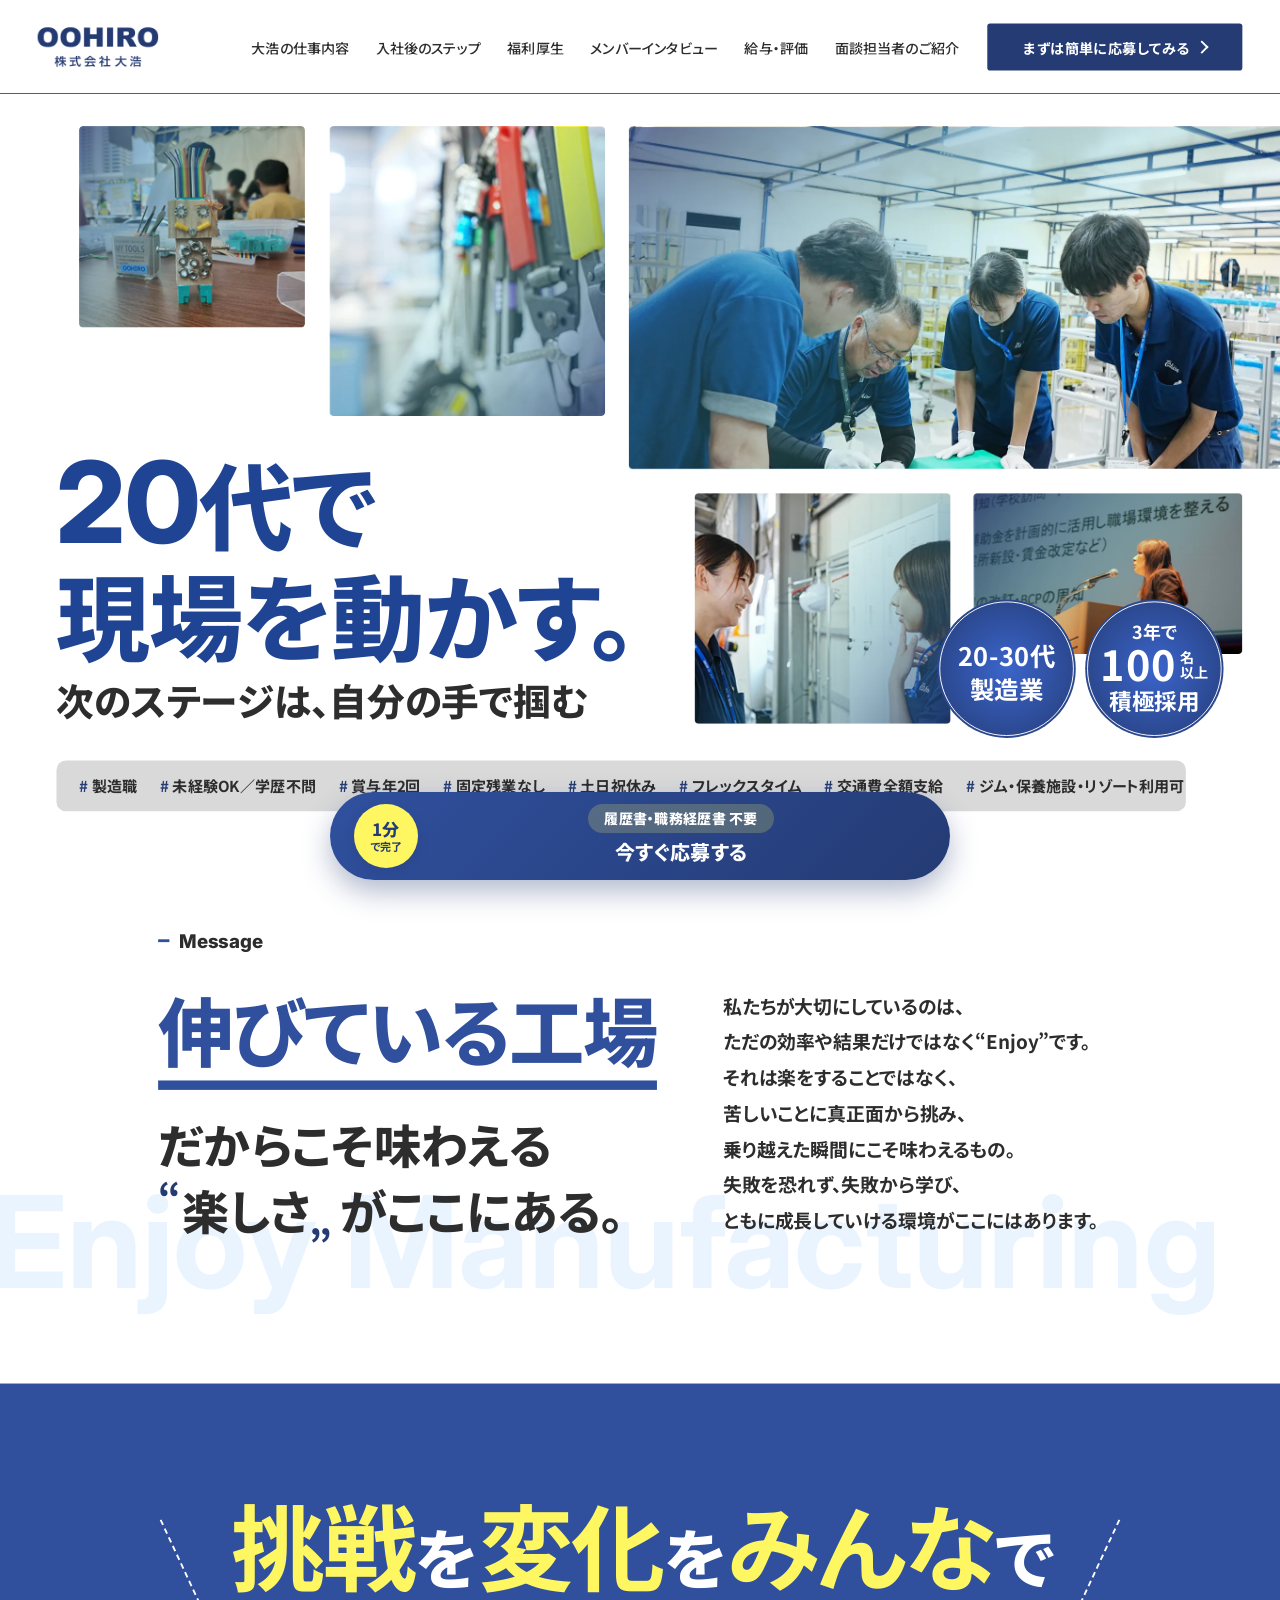
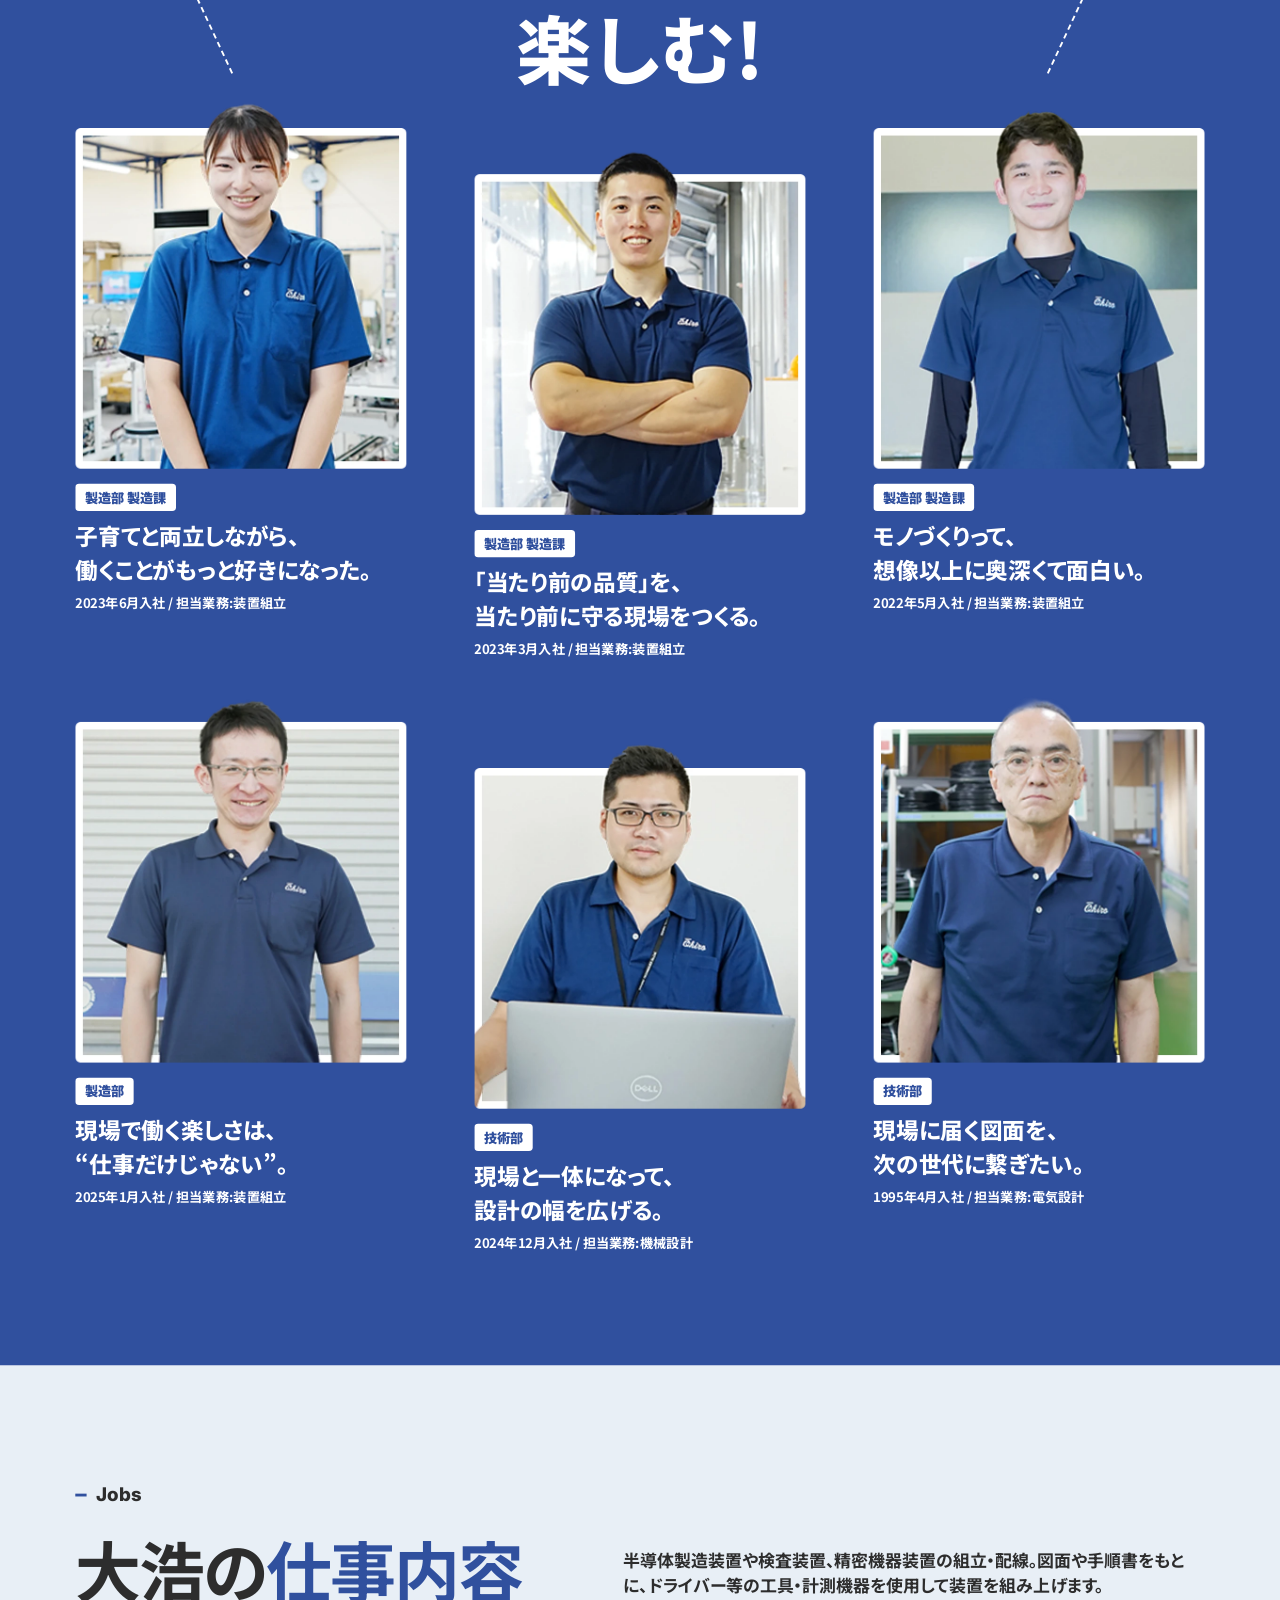
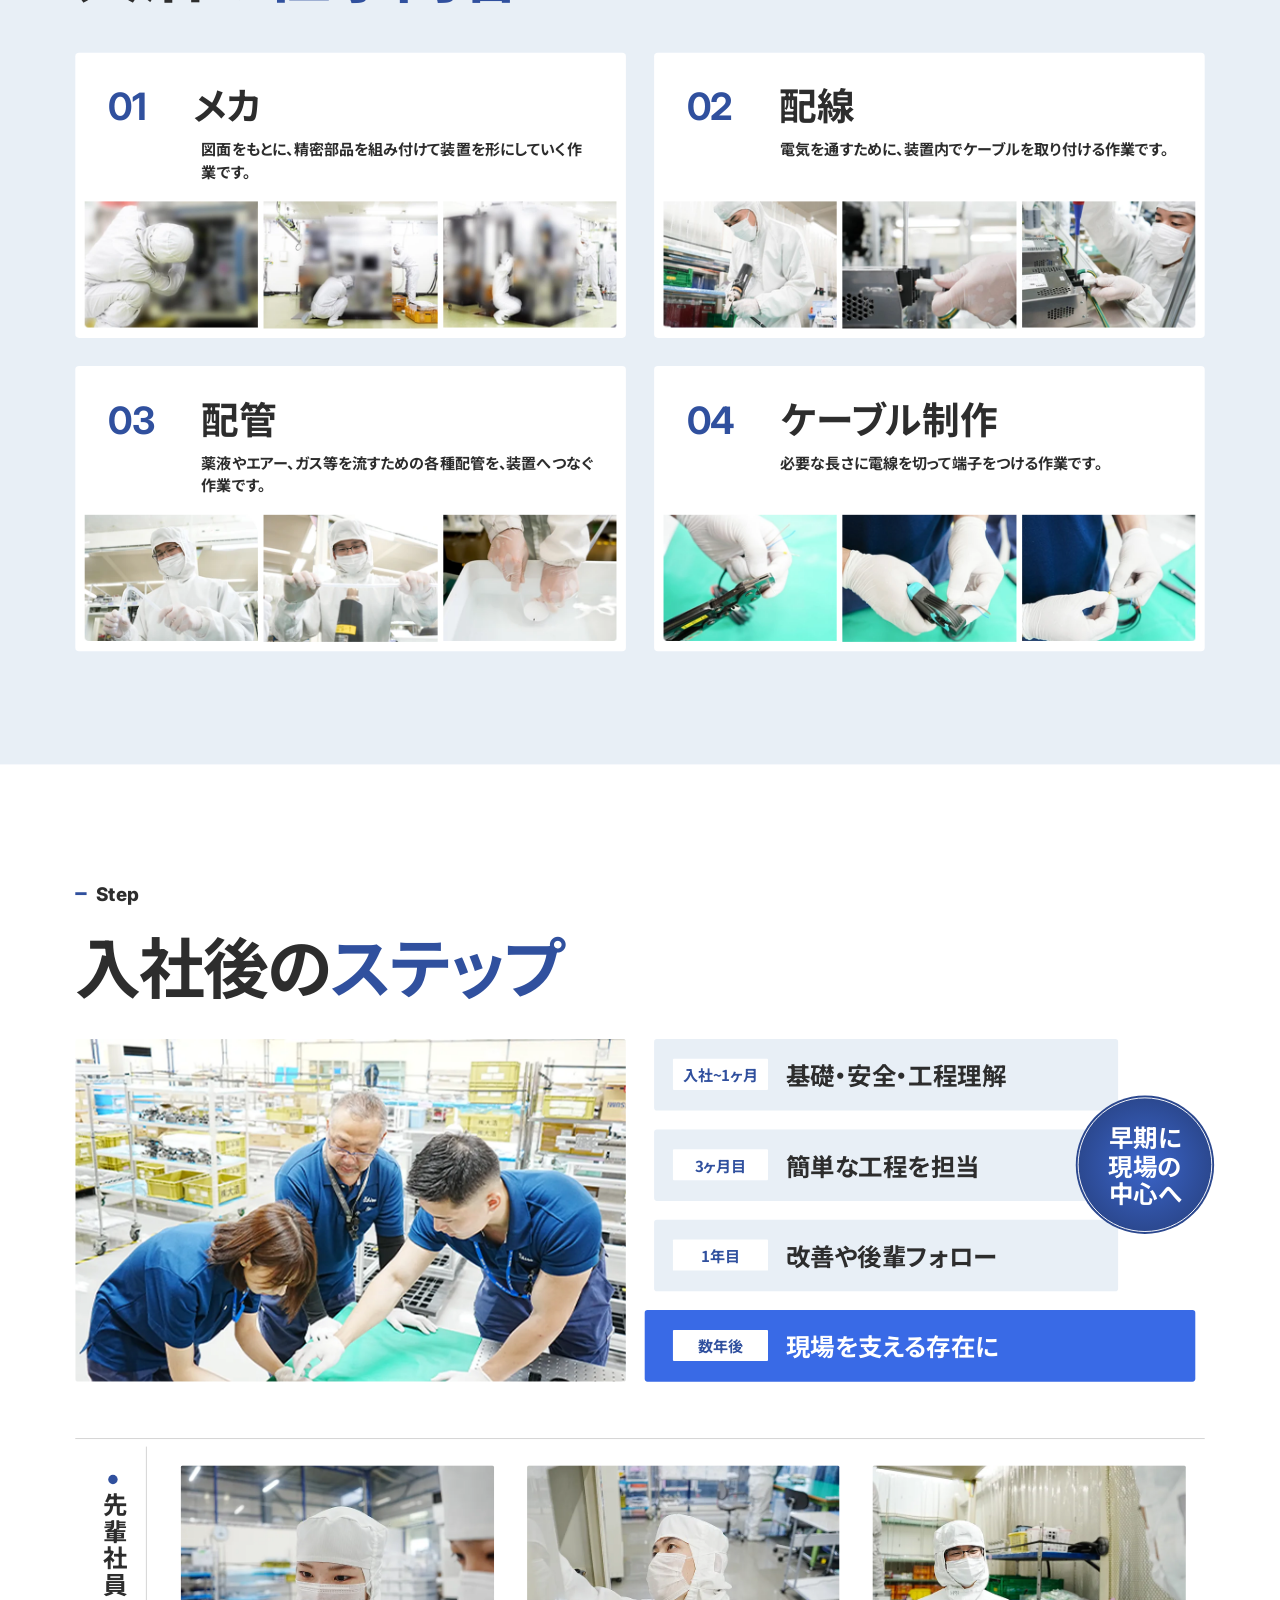
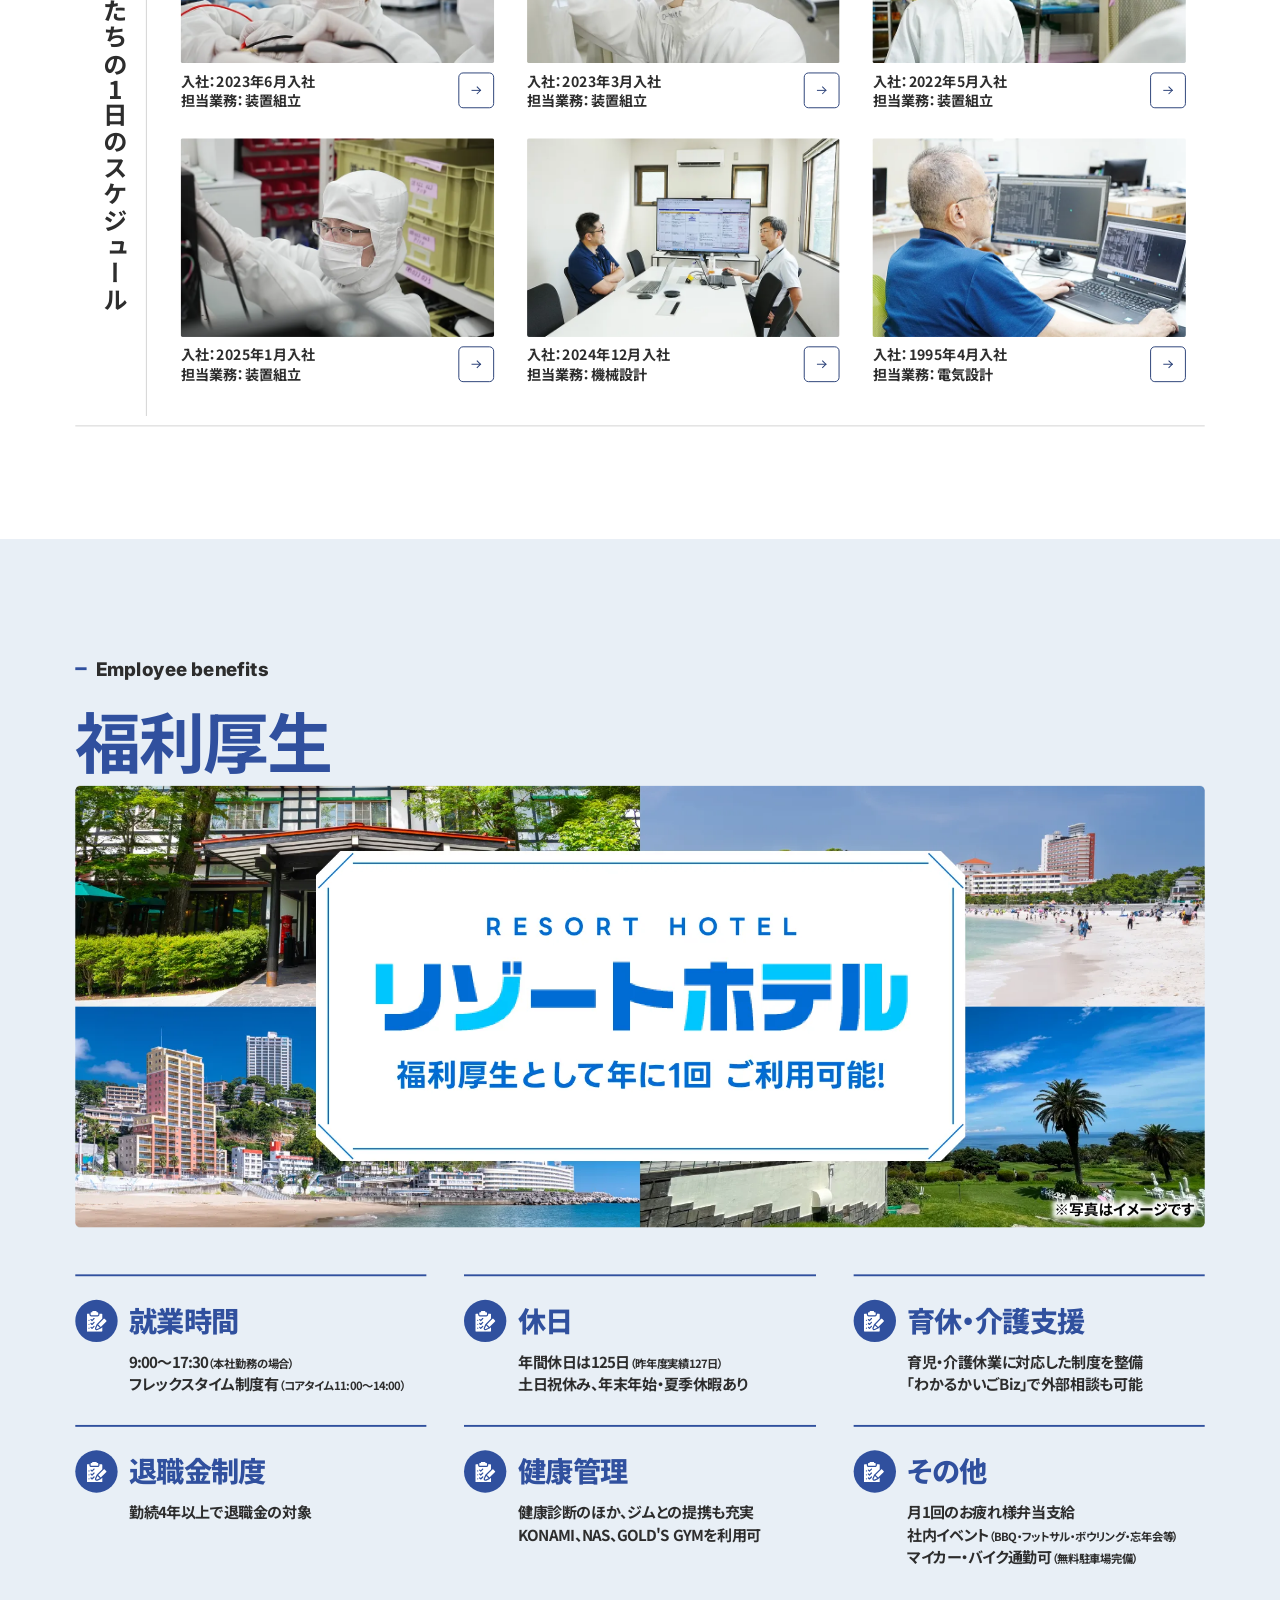
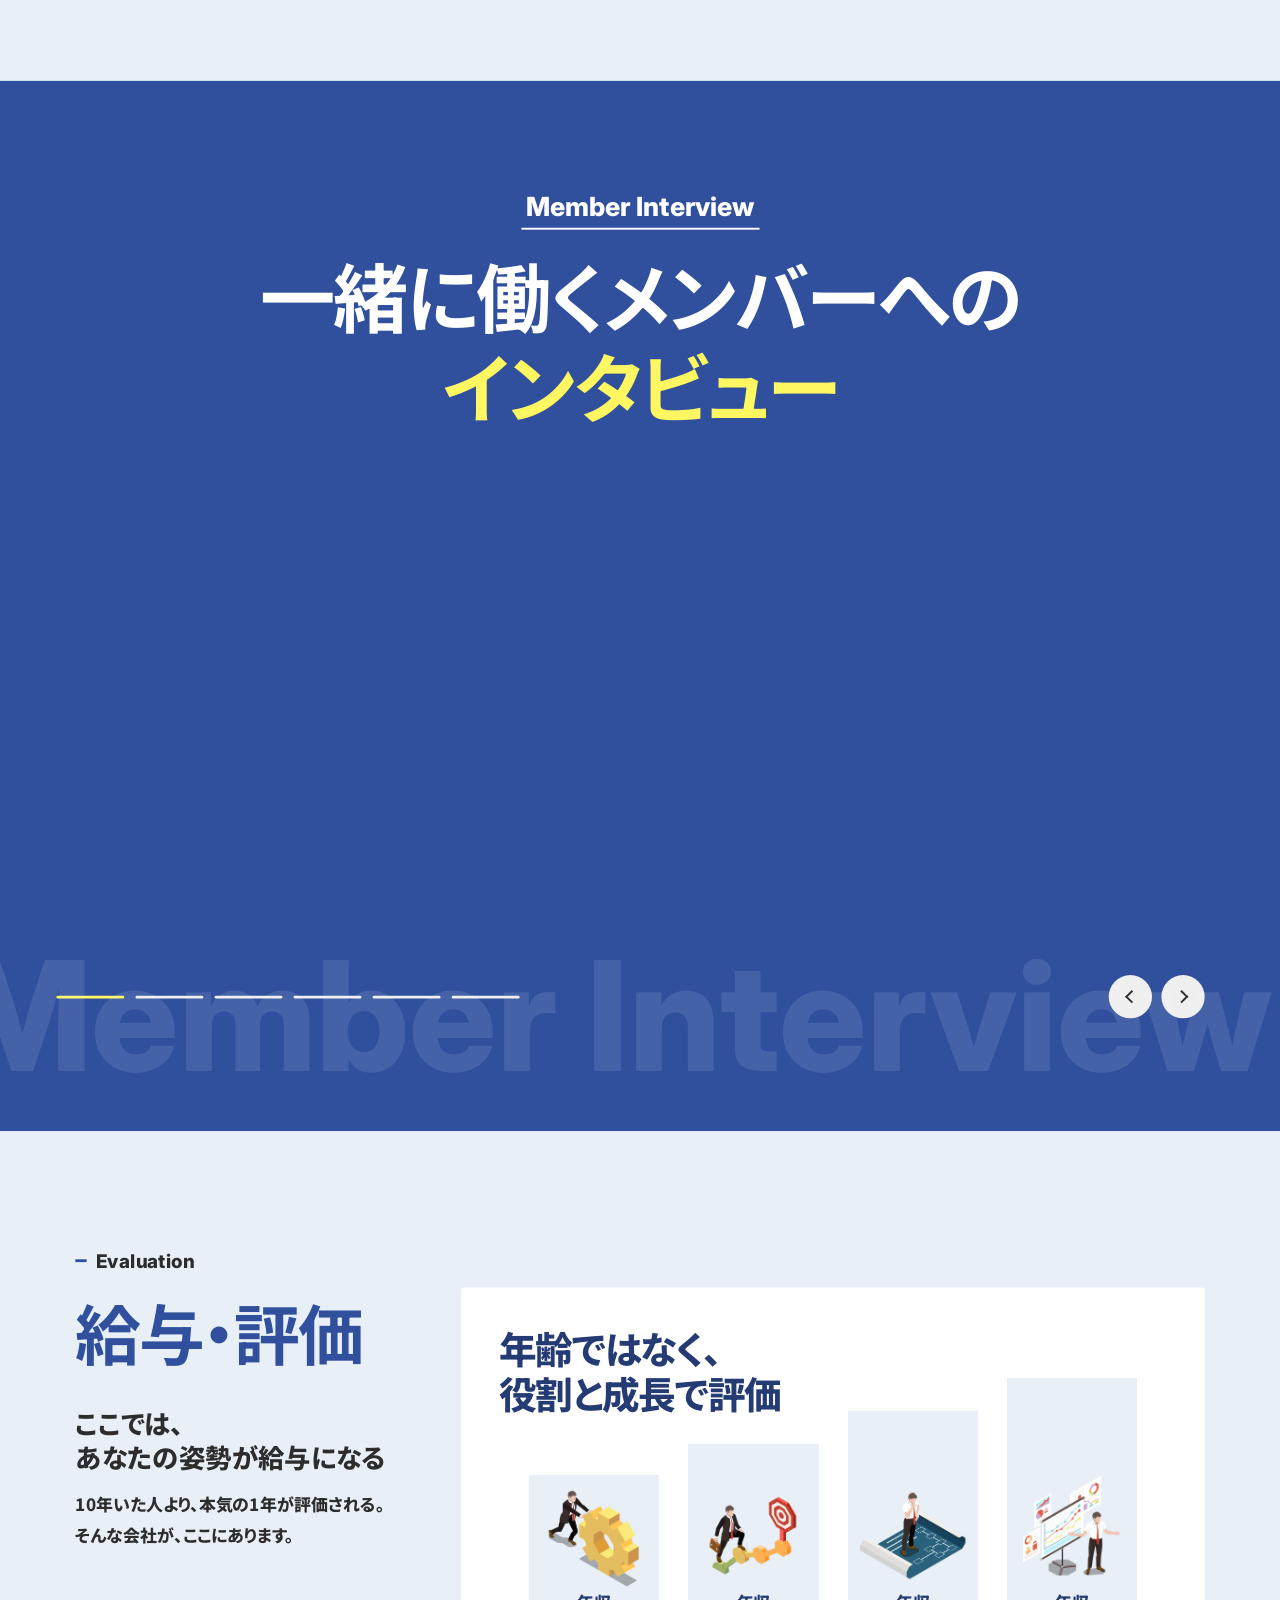
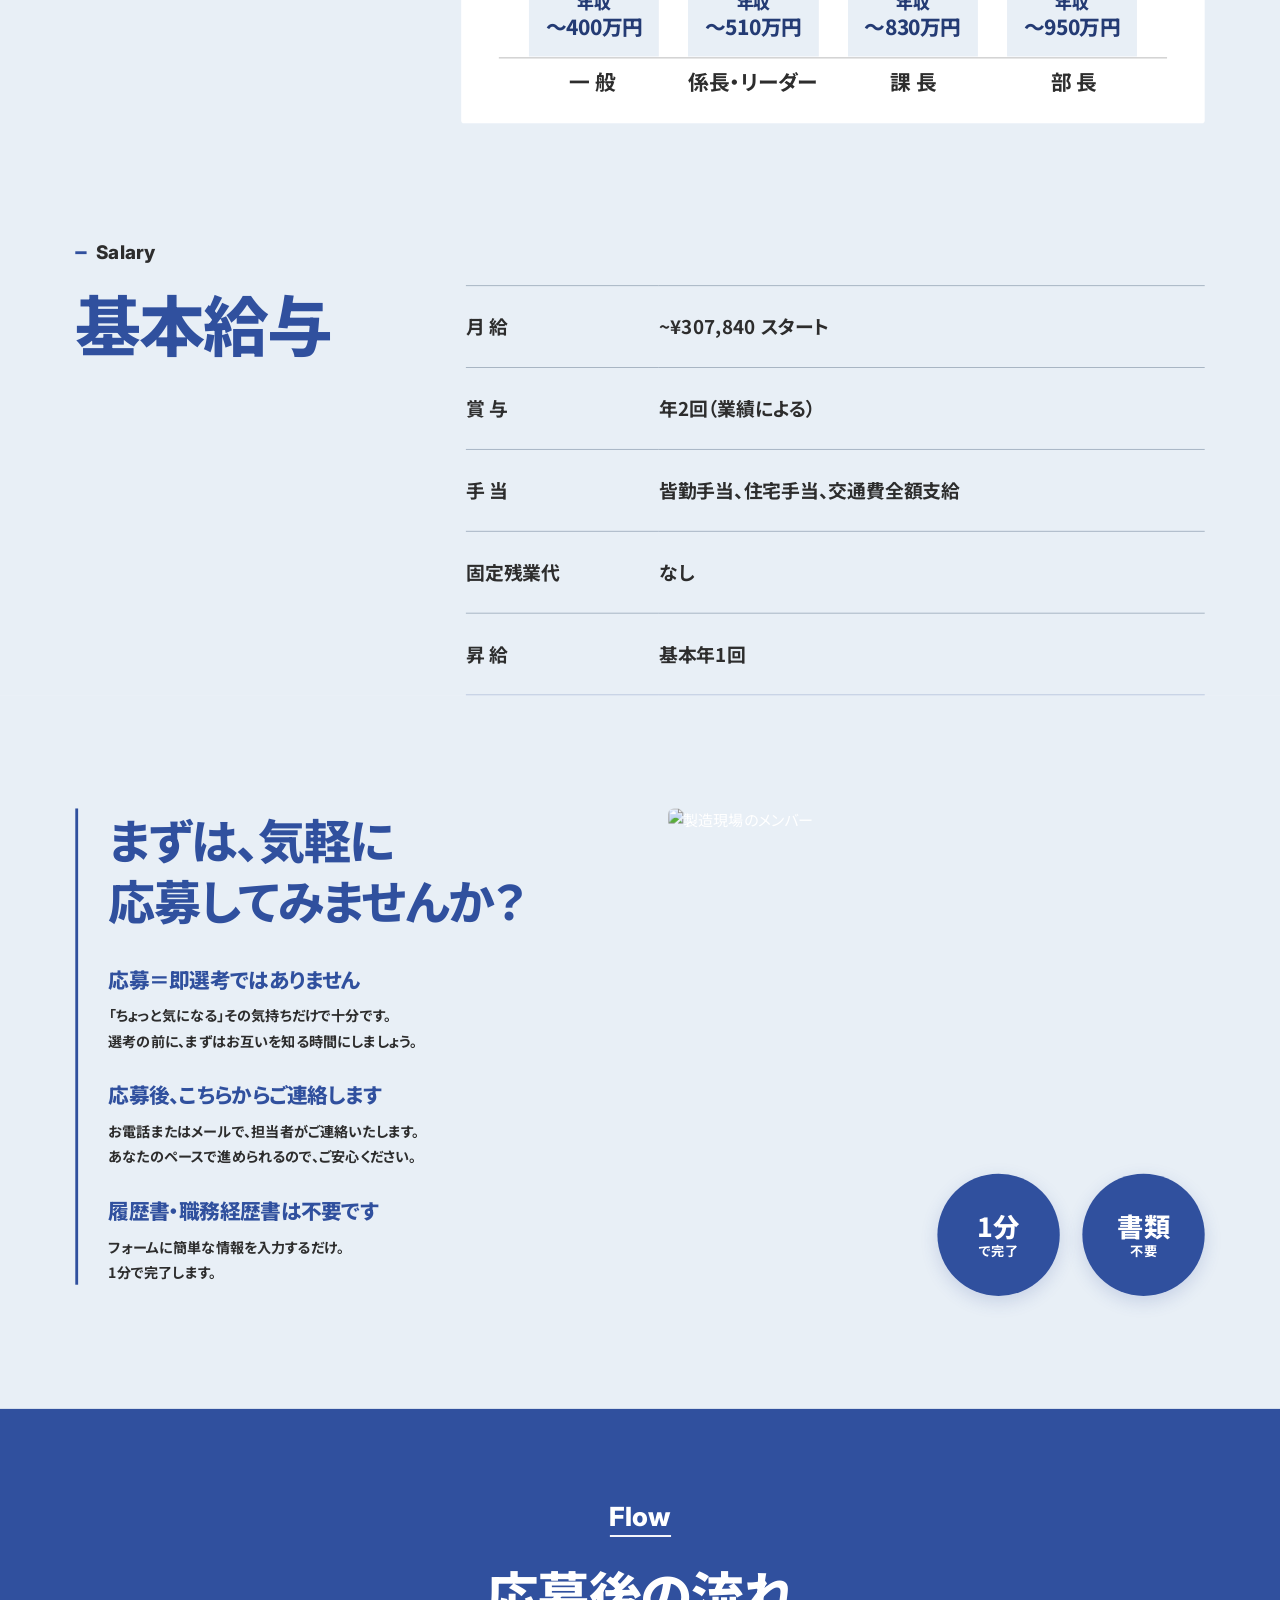
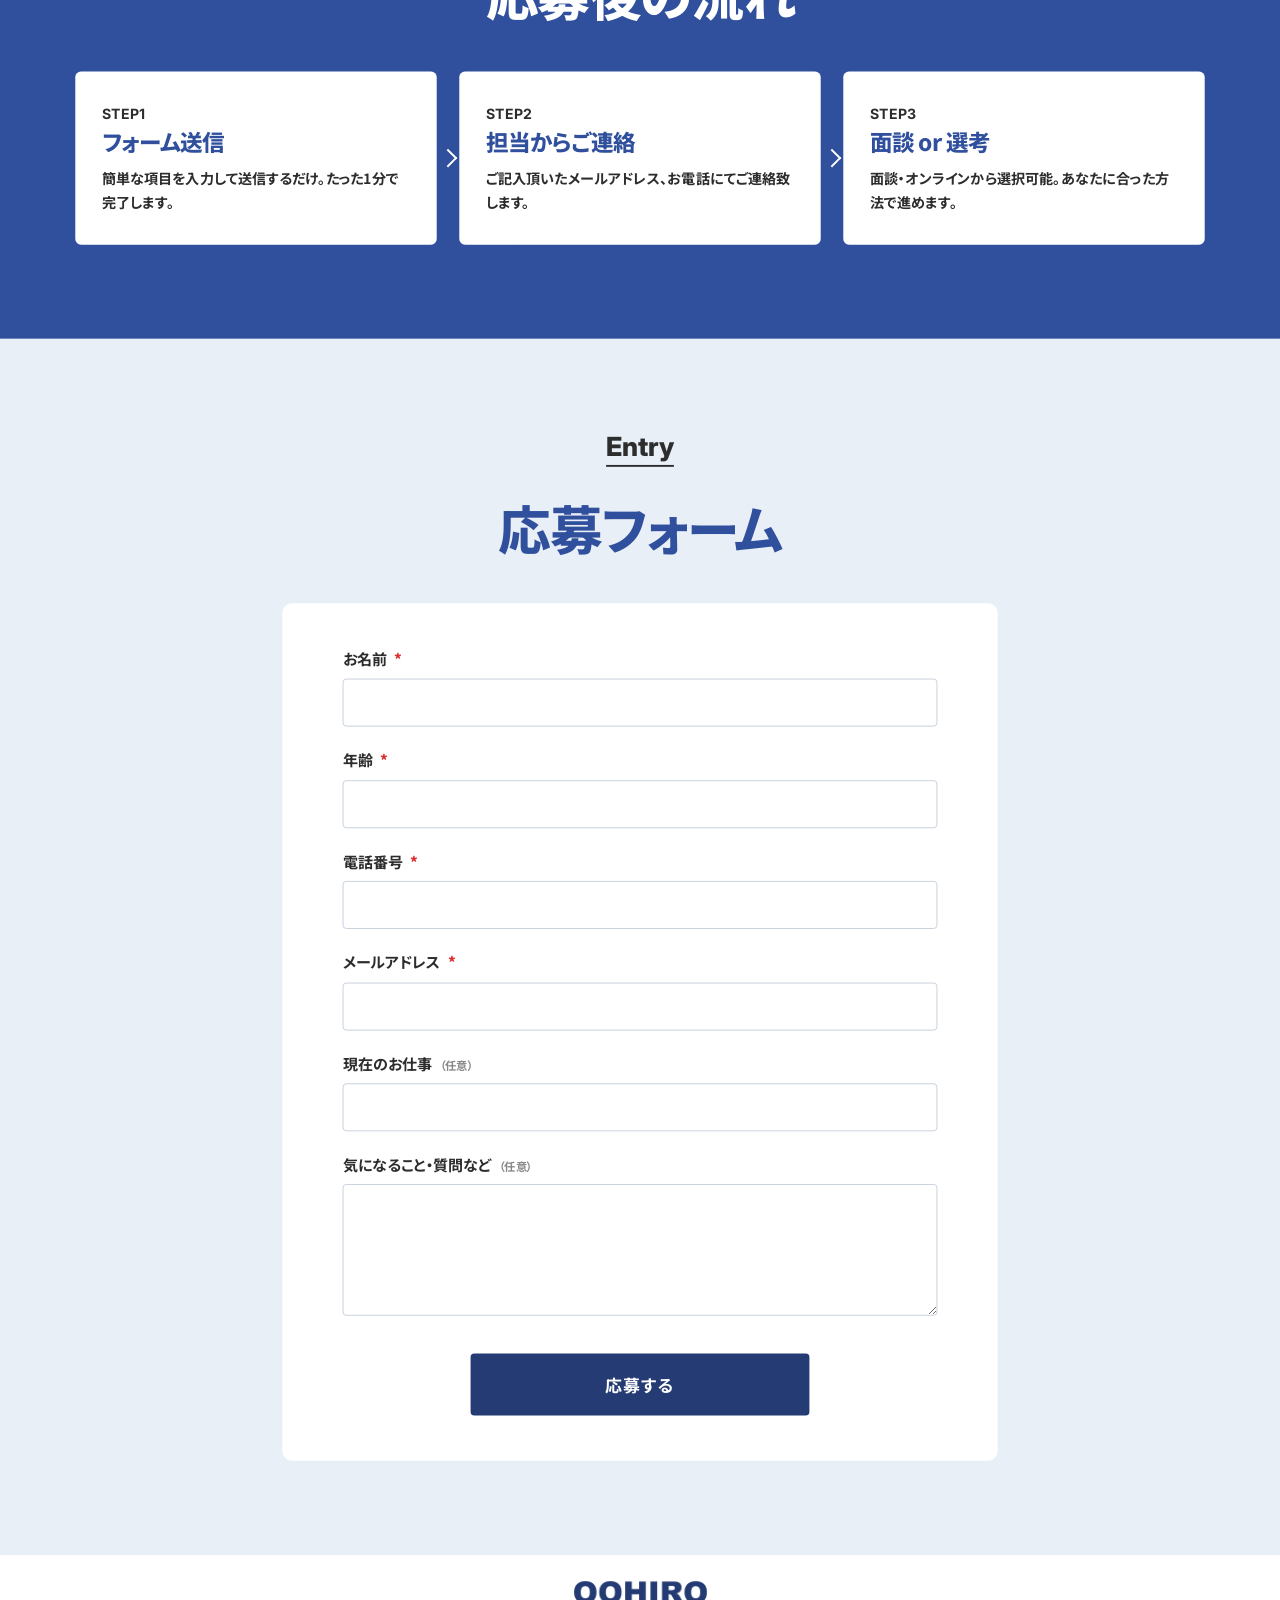
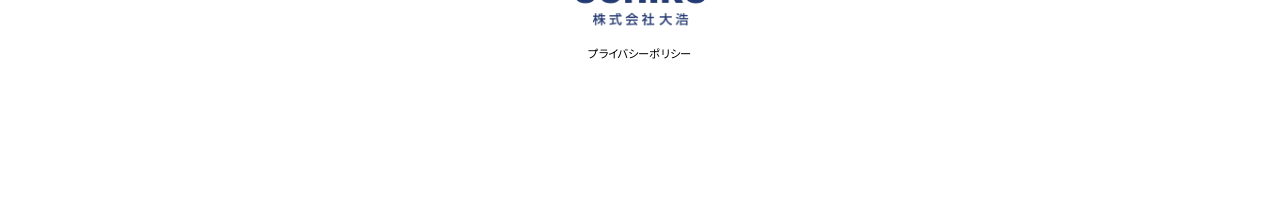
==== index.html @ 50e32e13 "大浩 LP v3 フォーム版" ====
<!doctype html>
<html lang="ja">
<head>
  <!-- meta -->
  <meta charset="UTF-8">
  <meta name="viewport" content="width=device-width,initial-scale=1.0,minimum-scale=1.0">

  <!-- Google Tag Manager -->
  <script>(function(w,d,s,l,i){w[l]=w[l]||[];w[l].push({'gtm.start':
  new Date().getTime(),event:'gtm.js'});var f=d.getElementsByTagName(s)[0],
  j=d.createElement(s),dl=l!='dataLayer'?'&l='+l:'';j.async=true;j.src=
  'https://www.googletagmanager.com/gtm.js?id='+i+dl;f.parentNode.insertBefore(j,f);
  })(window,document,'script','dataLayer','GTM-KSVFH4VN');</script>
  <!-- End Google Tag Manager -->

  <!-- viewport sync -->
  <script src="./js/viewport.js"></script>

  <!-- title -->
  <title>株式会社大浩 採用LP</title>

  <!-- ogp -->
  <meta property="og:title" content="株式会社大浩 採用LP">
  <meta property="og:description" content="20代で現場を動かす。次のステージは、自分の手で掴む。">
  <meta property="og:image" content="./img/OGP.jpg">

  <!-- favicon -->
  <link rel="icon" href="./img/favicon.ico">

  <!-- font -->
  <link rel="stylesheet" href="https://cdn.jsdelivr.net/npm/line-seed-jp@0.0.5/line-seed-jp.css">
  <link rel="preconnect" href="https://fonts.googleapis.com">
  <link rel="preconnect" href="https://fonts.gstatic.com" crossorigin>
  <link href="https://fonts.googleapis.com/css2?family=Inter:wght@700;800&family=Noto+Sans+JP:wght@400;500;700;900&display=swap" rel="stylesheet">

  <!-- css -->
  <link rel="stylesheet" href="https://cdn.jsdelivr.net/npm/swiper@11/swiper-bundle.min.css">
  <link rel="stylesheet" href="./css/style.css">

  <!-- js -->
  <script src="./js/main.js" defer></script>
  <script src="https://cdn.jsdelivr.net/npm/swiper@11/swiper-bundle.min.js" defer></script>
  <script src="./js/swiper.js" defer></script>
</head>
<body>
  <!-- Google Tag Manager (noscript) -->
  <noscript><iframe src="https://www.googletagmanager.com/ns.html?id=GTM-KSVFH4VN"
  height="0" width="0" style="display:none;visibility:hidden"></iframe></noscript>
  <!-- End Google Tag Manager (noscript) -->

  <div class="pc-scale-shell">
    <div class="pc-scale-root">
      <header class="site-header">
        <div class="container header-inner">
          <a href="#top" class="logo-link"><img src="./img/logo.webp" alt="株式会社大浩" class="header-logo"></a>
          <button class="menu-toggle" aria-expanded="false" aria-controls="global-nav" aria-label="メニューを開く">
            <span></span><span></span><span></span>
          </button>
          <nav id="global-nav" class="global-nav">
            <div class="global-nav-links">
              <a href="#jobs">大浩の仕事内容</a>
              <a href="#step">入社後のステップ</a>
              <a href="#benefits">福利厚生</a>
              <a href="#interview">メンバーインタビュー</a>
              <a href="#evaluation">給与・評価</a>
              <a href="#talk">面談担当者のご紹介</a>
            </div>
            <a class="global-nav-cta" href="#talk">まずは簡単に応募してみる</a>
            <p class="global-nav-bg" aria-hidden="true">Enjoy<br>Manufacturing</p>
          </nav>
          <a class="header-cta" href="#talk">まずは簡単に応募してみる</a>
        </div>
      </header>

      <main id="top">
    <section class="hero">
      <div class="container hero-inner">
        <div class="hero-media">
          <picture>
          <img class="hero-photo hero-photo--a pc-only" src="./img/mv2.webp" alt="製造現場の様子">
          <img class="hero-photo hero-photo--a sp-only" src="./img/mv2.webp" alt="製造現場の様子">
          <img class="hero-photo hero-photo--b pc-only" src="./img/mv-sp1.webp" alt="製造現場の様子">
          <img class="hero-photo hero-photo--b sp-only" src="./img/mv-sp1.webp" alt="製造現場の様子">
          <img class="hero-photo hero-photo--c" src="./img/mv1.webp" alt="製造現場の様子">
          <img class="hero-photo hero-photo--d" src="./img/mv3.webp" alt="製造現場の様子">
          <img class="hero-photo hero-photo--e" src="./img/mv4.webp" alt="製造現場の様子">

          <div class="hero-copy">
            <p class="hero-main">
              <span class="hero-line hero-line-top"><span>20</span>代で</span>
              <span class="hero-line hero-line-bottom">現場を動かす。</span>
            </p>
            <p class="hero-sub">次のステージは、自分の手で掴む</p>
          </div>

          <div class="hero-badges">
            <div class="hero-badge hero-badge--industry">
              <p class="industry-top">20-30代</p>
              <p class="industry-bottom">製造業</p>
            </div>
            <div class="hero-badge hero-badge--hire">
              <p class="hire-top">3年で</p>
              <p class="hire-middle"><span class="hire-num">100</span><span class="hire-unit">名<br>以上</span></p>
              <p class="hire-bottom">積極採用</p>
            </div>
          </div>
        </div>
        <div class="hero-tags">
          <div class="track">
            <div class="track-row">
              <span><span class="tag-hash">#</span> 製造職</span>
              <span><span class="tag-hash">#</span> 未経験OK／学歴不問</span>
              <span><span class="tag-hash">#</span> 賞与年2回</span>
              <span><span class="tag-hash">#</span> 固定残業なし</span>
              <span><span class="tag-hash">#</span> 土日祝休み</span>
              <span><span class="tag-hash">#</span> フレックスタイム</span>
              <span><span class="tag-hash">#</span> 交通費全額支給</span>
              <span><span class="tag-hash">#</span> ジム・保養施設・リゾート利用可</span>
            </div>
            <div class="track-row" aria-hidden="true">
              <span><span class="tag-hash">#</span> 製造職</span>
              <span><span class="tag-hash">#</span> 未経験OK／学歴不問</span>
              <span><span class="tag-hash">#</span> 賞与年2回</span>
              <span><span class="tag-hash">#</span> 固定残業なし</span>
              <span><span class="tag-hash">#</span> 土日祝休み</span>
              <span><span class="tag-hash">#</span> フレックスタイム</span>
              <span><span class="tag-hash">#</span> 交通費全額支給</span>
              <span><span class="tag-hash">#</span> ジム・保養施設・リゾート利用可</span>
            </div>
          </div>
        </div>
      </div>
    </section>

    <section class="message">
      <div class="container">
        <div class="message-visual">
          <p class="eyebrow">Message</p>
          <div class="message-intro">
            <h2><span class="message-heading-main">伸びている工場</span><span class="message-heading-sub">だからこそ味わえる<br><span class="message-highlight">楽しさ</span>がここにある。</span></h2>
            <p class="message-text">私たちが大切にしているのは、<br>ただの効率や結果だけではなく“Enjoy”です。<br>それは楽をすることではなく、<br>苦しいことに真正面から挑み、<br>乗り越えた瞬間にこそ味わえるもの。<br>失敗を恐れず、失敗から学び、<br>ともに成長していける環境がここにはあります。</p>
            <p class="message-intro-bg" aria-hidden="true">Enjoy<span class="sp-only"><br></span><span class="pc-only"> </span>Manufacturing</p>
          </div>
        </div>

        <div class="member-grid-top section-blue">
          <div class="message-title">
            <strong>挑戦</strong>を<strong>変化</strong>を<span class="pc-only"><strong>みんな</strong>で</span>
            <p><span class="sp-only"><strong>みんな</strong>で</span><span class="message-title-medium">楽しむ!</span></p>
          </div>
          <article><img src="./img/interview1.webp" alt="メンバー"><p class="member-tag">製造部 製造課</p><h3>子育てと両立しながら、<br>働くことがもっと好きになった。</h3><p class="member-meta">2023年6月入社 / 担当業務:装置組立</p></article>
          <article><img src="./img/interview2.webp" alt="メンバー"><p class="member-tag">製造部 製造課</p><h3>「当たり前の品質」を、<br>当たり前に守る現場をつくる。</h3><p class="member-meta">2023年3月入社 / 担当業務:装置組立</p></article>
          <article><img src="./img/interview3.webp" alt="メンバー"><p class="member-tag">製造部 製造課</p><h3>モノづくりって、<br>想像以上に奥深くて面白い。</h3><p class="member-meta">2022年5月入社 / 担当業務:装置組立</p></article>
          <article><img src="./img/interview4.webp" alt="メンバー"><p class="member-tag">製造部</p><h3>現場で働く楽しさは、<br>“仕事だけじゃない”。</h3><p class="member-meta">2025年1月入社 / 担当業務:装置組立</p></article>
          <article><img src="./img/interview5.webp" alt="メンバー"><p class="member-tag">技術部</p><h3>現場と一体になって、<br>設計の幅を広げる。</h3><p class="member-meta">2024年12月入社 / 担当業務:機械設計</p></article>
          <article><img src="./img/interview6.webp" alt="メンバー"><p class="member-tag">技術部</p><h3>現場に届く図面を、<br>次の世代に繋ぎたい。</h3><p class="member-meta">1995年4月入社 / 担当業務:電気設計</p></article>
        </div>
      </div>
    </section>

    <section class="jobs" id="jobs">
      <div class="container">
        <p class="eyebrow">Jobs</p>
        <div class="jobs-heading-row">
          <h2><span class="jobs-prefix">大浩の</span>仕事内容</h2>
          <p class="lead">半導体製造装置や検査装置、精密機器装置の組立・配線。図面や手順書をもとに、ドライバー等の工具・計測機器を使用して装置を組み上げます。</p>
        </div>
        <div class="jobs-grid">
          <article class="job-card">
            <h3><span>01</span> メカ</h3>
            <p>図面をもとに、精密部品を組み付けて装置を形にしていく作業です。</p>
            <div class="job-shots"><img src="./img/prod01-1.webp" alt=""><img src="./img/prod01-2.webp" alt=""><img src="./img/prod01-3.webp" alt=""></div>
          </article>
          <article class="job-card">
            <h3><span>02</span> 配線</h3>
            <p>電気を通すために、装置内でケーブルを取り付ける作業です。</p>
            <div class="job-shots"><img src="./img/prod02-1.webp" alt=""><img src="./img/prod02-2.webp" alt=""><img src="./img/prod02-3.webp" alt=""></div>
          </article>
          <article class="job-card">
            <h3><span>03</span> 配管</h3>
            <p>薬液やエアー、ガス等を流すための各種配管を、装置へつなぐ作業です。</p>
            <div class="job-shots"><img src="./img/prod03-1.webp" alt=""><img src="./img/prod03-2.webp" alt=""><img src="./img/prod03-3.webp" alt=""></div>
          </article>
          <article class="job-card">
            <h3><span>04</span> ケーブル制作</h3>
            <p>必要な長さに電線を切って端子をつける作業です。</p>
            <div class="job-shots"><img src="./img/prod04-1.webp" alt=""><img src="./img/prod04-2.webp" alt=""><img src="./img/prod04-3.webp" alt=""></div>
          </article>
        </div>
      </div>
    </section>

    <section class="step" id="step">
      <div class="container">
        <p class="eyebrow">Step</p>
        <h2><span class="step-prefix">入社後の</span>ステップ</h2>
        <div class="step-main">
          <img src="./img/step.webp" alt="入社後のステップ" class="step-image">
          <div class="step-timeline" aria-label="キャリアステップ">
            <p class="step-badge">早期に<br>現場の<br>中心へ</p>
            <ul class="step-timeline-list">
              <li>
                <span class="step-time">入社~1ヶ月</span>
                <p>基礎・安全・工程理解</p>
              </li>
              <li>
                <span class="step-time">3ヶ月目</span>
                <p>簡単な工程を担当</p>
              </li>
              <li>
                <span class="step-time">1年目</span>
                <p>改善や後輩フォロー</p>
              </li>
              <li>
                <span class="step-time">数年後</span>
                <p>現場を支える存在に</p>
              </li>
            </ul>
          </div>
        </div>

        <div class="step-day">
          <p class="step-day-title">先輩社員たちの<span class="step-day-num">1</span>日のスケジュール</p>
          <div class="step-day-grid">
            <article class="step-day-card" role="button" tabindex="0" aria-haspopup="dialog" data-popup="schedule-modal-1">
              <img src="./img/schedule-1.webp" alt="先輩社員の1日">
              <div class="step-day-meta">
                <p>入社：2023年6月入社<br>担当業務：装置組立</p>
                <span class="step-day-btn" aria-hidden="true"></span>
              </div>
            </article>
            <article class="step-day-card" role="button" tabindex="0" aria-haspopup="dialog" data-popup="schedule-modal-2">
              <img src="./img/schedule-2.webp" alt="先輩社員の1日">
              <div class="step-day-meta">
                <p>入社：2023年3月入社<br>担当業務：装置組立</p>
                <span class="step-day-btn" aria-hidden="true"></span>
              </div>
            </article>
            <article class="step-day-card" role="button" tabindex="0" aria-haspopup="dialog" data-popup="schedule-modal-3">
              <img src="./img/schedule-3.webp" alt="先輩社員の1日">
              <div class="step-day-meta">
                <p>入社：2022年5月入社<br>担当業務：装置組立</p>
                <span class="step-day-btn" aria-hidden="true"></span>
              </div>
            </article>
            <article class="step-day-card" role="button" tabindex="0" aria-haspopup="dialog" data-popup="schedule-modal-4">
              <img src="./img/schedule-4.webp" alt="先輩社員の1日">
              <div class="step-day-meta">
                <p>入社：2025年1月入社<br>担当業務：装置組立</p>
                <span class="step-day-btn" aria-hidden="true"></span>
              </div>
            </article>
            <article class="step-day-card" role="button" tabindex="0" aria-haspopup="dialog" data-popup="schedule-modal-5">
              <img src="./img/schedule-5.webp" alt="先輩社員の1日">
              <div class="step-day-meta">
                <p>入社：2024年12月入社<br>担当業務：機械設計</p>
                <span class="step-day-btn" aria-hidden="true"></span>
              </div>
            </article>
            <article class="step-day-card" role="button" tabindex="0" aria-haspopup="dialog" data-popup="schedule-modal-6">
              <img src="./img/schedule-6.webp" alt="先輩社員の1日">
              <div class="step-day-meta">
                <p>入社：1995年4月入社<br>担当業務：電気設計</p>
                <span class="step-day-btn" aria-hidden="true"></span>
              </div>
            </article>
          </div>
        </div>
      </div>
    </section>

    <section class="benefits" id="benefits">
      <div class="container">
        <p class="eyebrow">Employee benefits</p>
        <h2>福利厚生</h2>
        <div class="benefits-main-wrap pc-only">
          <img src="./img/benefits-top.webp" alt="福利厚生" class="benefits-main">
        </div>
        <div class="benefits-main-wrap sp-only">
          <img src="./img/benefits-top-sp.webp" alt="福利厚生" class="benefits-main">
        </div>
        <div class="benefit-icons">
          <article><span class="benefit-icon"><img src="./img/benefits-icon.svg" alt=""></span><h3>就業時間</h3><p>9:00〜17:30<small>（本社勤務の場合）</small><br>フレックスタイム制度有<small>（コアタイム11:00〜14:00）</small></p></article>
          <article><span class="benefit-icon"><img src="./img/benefits-icon.svg" alt=""></span><h3>休日</h3><p>年間休日は125日<small>（昨年度実績127日）</small><br>土日祝休み、年末年始・夏季休暇あり</p></article>
          <article><span class="benefit-icon"><img src="./img/benefits-icon.svg" alt=""></span><h3>育休・介護支援</h3><p>育児・介護休業に対応した制度を整備<br>「わかるかいごBiz」で外部相談も可能</p></article>
          <article><span class="benefit-icon"><img src="./img/benefits-icon.svg" alt=""></span><h3>退職金制度</h3><p>勤続4年以上で退職金の対象</p></article>
          <article><span class="benefit-icon"><img src="./img/benefits-icon.svg" alt=""></span><h3>健康管理</h3><p>健康診断のほか、ジムとの提携も充実<br>KONAMI、NAS、GOLD'S GYMを利用可</p></article>
          <article><span class="benefit-icon"><img src="./img/benefits-icon.svg" alt=""></span><h3>その他</h3><p>月1回のお疲れ様弁当支給<br>社内イベント<small>（BBQ・フットサル・ボウリング・忘年会等）</small><br>マイカー・バイク通勤可<small>（無料駐車場完備）</small></p></article>
        </div>
      </div>
    </section>

    <section class="interview" id="interview">
      <div class="container">
        <p class="eyebrow interview-eyebrow">Member Interview</p>
        <h2>一緒に働く<span class="sp-only"><br></span>メンバーへの<br><span>インタビュー</span></h2>
        <div class="interview-swiper-wrap">
          <div class="swiper interview-swiper" aria-label="メンバーインタビューInstagram動画一覧">
            <div class="swiper-wrapper">
              <div class="swiper-slide">
                <blockquote class="instagram-media" data-instgrm-permalink="https://www.instagram.com/reel/DMcjig5TMwu/?utm_source=ig_embed&amp;utm_campaign=loading" data-instgrm-version="14"></blockquote>
              </div>
              <div class="swiper-slide">
                <blockquote class="instagram-media" data-instgrm-permalink="https://www.instagram.com/reel/DMAO0qlTIaH/?utm_source=ig_embed&amp;utm_campaign=loading" data-instgrm-version="14"></blockquote>
              </div>
              <div class="swiper-slide">
                <blockquote class="instagram-media" data-instgrm-permalink="https://www.instagram.com/reel/DMkcQOFz7GV/?utm_source=ig_embed&amp;utm_campaign=loading" data-instgrm-version="14"></blockquote>
              </div>
              <div class="swiper-slide">
                <blockquote class="instagram-media" data-instgrm-permalink="https://www.instagram.com/reel/DKmG8piT5Nc/?utm_source=ig_embed&amp;utm_campaign=loading" data-instgrm-version="14"></blockquote>
              </div>
              <div class="swiper-slide">
                <blockquote class="instagram-media" data-instgrm-permalink="https://www.instagram.com/reel/DKorwZ1Tmpe/?utm_source=ig_embed&amp;utm_campaign=loading" data-instgrm-version="14"></blockquote>
              </div>
              <div class="swiper-slide">
                <blockquote class="instagram-media" data-instgrm-permalink="https://www.instagram.com/reel/DK9SGItzV5R/?utm_source=ig_embed&amp;utm_campaign=loading" data-instgrm-version="14"></blockquote>
              </div>
            </div>
          </div>
          <div class="interview-swiper-controls">
            <div class="interview-swiper-pagination" aria-hidden="true"></div>
            <div class="interview-swiper-nav">
              <button class="interview-swiper-prev" type="button" aria-label="前の動画"></button>
              <button class="interview-swiper-next" type="button" aria-label="次の動画"></button>
            </div>
          </div>
        </div>
        <p class="interview-bg">Member<span class="pc-only"> </span><span class="sp-only"><br></span>Interview</p>
      </div>
    </section>

    <section class="evaluation" id="evaluation">
      <div class="container">
        <div class="evaluation-intro">
          <p class="eyebrow">Evaluation</p>
          <h2>給与・評価</h2>
          <p class="evaluation-lead evaluation-lead-main">ここでは、<br>あなたの姿勢が給与になる</p>
          <p class="evaluation-lead">10年いた人より、本気の1年が評価される。<br>そんな会社が、ここにあります。</p>
        </div>

        <div class="evaluation-chart">
          <p class="evaluation-chart-title">年齢ではなく、<br>役割と成長で評価</p>
          <div class="evaluation-chart-bars">
            <article class="evaluation-stage"
              style="--bar-h-sp:82px; --bar-h-pc:193px; --icon-h-sp:36px; --icon-h-pc:102px; --icon-mb-sp:30px; --icon-mb-pc:74px;">
              <div class="evaluation-stage-bar">
                <img src="./img/evaluation-icon1.webp" alt="一般">
                <p class="evaluation-stage-income"><span>年収</span>〜400万円</p>
              </div>
            </article>
            <article class="evaluation-stage"
              style="--bar-h-sp: 96px; --bar-h-pc:226px; --icon-h-sp: 30px; --icon-h-pc:83px; --icon-mb-sp: 35px; --icon-mb-pc:87px">
              <div class="evaluation-stage-bar">
                <img src="./img/evaluation-icon2.webp" alt="係長・リーダー">
                <p class="evaluation-stage-income"><span>年収</span>〜510万円</p>
              </div>
            </article>
            <article class="evaluation-stage"
              style="--bar-h-sp: 110px; --bar-h-pc:261px; --icon-h-sp: 33px; --icon-h-pc:92px; --icon-mb-sp: 33px; --icon-mb-pc:82px">
              <div class="evaluation-stage-bar">
                <img src="./img/evaluation-icon3.webp" alt="課長">
                <p class="evaluation-stage-income"><span>年収</span>〜830万円</p>
              </div>
            </article>
            <article class="evaluation-stage"
              style="--bar-h-sp: 125px; --bar-h-pc:296px; --icon-h-sp: 38.3px; --icon-h-pc:106px; --icon-mb-sp: 34.6px; --icon-mb-pc:86px">
              <div class="evaluation-stage-bar">
                <img src="./img/evaluation-icon4.webp" alt="部長">
                <p class="evaluation-stage-income"><span>年収</span>〜950万円</p>
              </div>
            </article>
          </div>
          <div class="evaluation-chart-roles" aria-hidden="true">
            <p>一 般</p>
            <p>係長・リーダー</p>
            <p>課 長</p>
            <p>部 長</p>
          </div>
        </div>

        <div class="salary-block">
          <div class="salary-heading">
            <p class="eyebrow">Salary</p>
            <h3>基本給与</h3>
          </div>

          <table class="salary-table">
            <tr><th>月 給</th><td>~¥307,840 スタート</td></tr>
            <tr><th>賞 与</th><td>年2回（業績による）</td></tr>
            <tr><th>手 当</th><td>皆勤手当、住宅手当、交通費全額支給</td></tr>
            <tr><th>固定残業代</th><td>なし</td></tr>
            <tr><th>昇 給</th><td>基本年1回</td></tr>
          </table>
        </div>
      </div>
    </section>

    <section class="entry-cta" id="talk" aria-label="応募のご案内">
      <div class="container entry-cta-inner">
        <div class="entry-cta-left">
          <h2 class="entry-cta-title">まずは、気軽に<br>応募してみませんか？</h2>
          <div class="entry-cta-points">
            <article class="entry-cta-point">
              <h3>応募＝即選考ではありません</h3>
              <p>「ちょっと気になる」その気持ちだけで十分です。<br>選考の前に、まずはお互いを知る時間にしましょう。</p>
            </article>
            <article class="entry-cta-point">
              <h3>応募後、こちらからご連絡します</h3>
              <p>お電話またはメールで、担当者がご連絡いたします。<br>あなたのペースで進められるので、ご安心ください。</p>
            </article>
            <article class="entry-cta-point">
              <h3>履歴書・職務経歴書は不要です</h3>
              <p>フォームに簡単な情報を入力するだけ。<br>1分で完了します。</p>
            </article>
          </div>
        </div>
        <div class="entry-cta-right">
          <div class="entry-cta-media">
            <img src="./img/BENEFITS_04.JPG" alt="製造現場のメンバー">
          </div>
          <div class="entry-cta-badges">
            <span class="entry-badge entry-badge--clock"><span class="entry-badge-strong">1分</span><span class="entry-badge-sub">で完了</span></span>
            <span class="entry-badge entry-badge--doc"><span class="entry-badge-strong">書類</span><span class="entry-badge-sub">不要</span></span>
          </div>
        </div>
      </div>
    </section>

    <section class="flow-section" aria-label="応募後の流れ">
      <div class="container flow-inner">
        <p class="flow-label"><span>Flow</span></p>
        <h2 class="flow-title">応募後の流れ</h2>
        <div class="flow-steps">
          <article class="flow-step">
            <p class="flow-step-num">STEP1</p>
            <h3>フォーム送信</h3>
            <p>簡単な項目を入力して送信するだけ。たった1分で完了します。</p>
          </article>
          <article class="flow-step">
            <p class="flow-step-num">STEP2</p>
            <h3>担当からご連絡</h3>
            <p>ご記入頂いたメールアドレス、お電話にてご連絡致します。</p>
          </article>
          <article class="flow-step">
            <p class="flow-step-num">STEP3</p>
            <h3>面談 or 選考</h3>
            <p>面談・オンラインから選択可能。あなたに合った方法で進めます。</p>
          </article>
        </div>
      </div>
    </section>

    <section class="entry-form-section" id="reserve" aria-label="応募フォーム">
      <div class="container entry-form-inner">
        <p class="entry-form-label"><span>Entry</span></p>
        <h2 class="entry-form-title">応募フォーム</h2>
        <form class="entry-form" id="entry-form" action="#" method="post" novalidate>
          <div class="entry-form-row">
            <label for="entry-name">お名前 <span class="entry-form-required">*</span></label>
            <input type="text" id="entry-name" name="name" required>
          </div>
          <div class="entry-form-row">
            <label for="entry-age">年齢 <span class="entry-form-required">*</span></label>
            <input type="text" id="entry-age" name="age" required>
          </div>
          <div class="entry-form-row">
            <label for="entry-tel">電話番号 <span class="entry-form-required">*</span></label>
            <input type="tel" id="entry-tel" name="tel" required>
          </div>
          <div class="entry-form-row">
            <label for="entry-email">メールアドレス <span class="entry-form-required">*</span></label>
            <input type="email" id="entry-email" name="email" required>
          </div>
          <div class="entry-form-row">
            <label for="entry-company">現在のお仕事 <span class="entry-form-optional">（任意）</span></label>
            <input type="text" id="entry-company" name="currentJob">
          </div>
          <div class="entry-form-row">
            <label for="entry-message">気になること・質問など <span class="entry-form-optional">（任意）</span></label>
            <textarea id="entry-message" name="message" rows="4"></textarea>
          </div>
          <input type="hidden" name="utm_source" value="">
          <input type="hidden" name="utm_medium" value="">
          <input type="hidden" name="utm_campaign" value="">
          <input type="hidden" name="utm_content" value="">
          <input type="hidden" name="utm_term" value="">
          <p class="entry-form-error" hidden></p>
          <button type="submit" class="entry-form-submit">応募する</button>
        </form>
      </div>
    </section>
      </main>

      <footer class="site-footer">
        <img src="./img/logo.webp" alt="株式会社大浩">
        <p><a href="https://www.oohiros.co.jp/company/privacy" target="_blank" rel="noopener">プライバシーポリシー</a></p>
      </footer>
    </div>
  </div>

  <!-- 先輩社員 1日のスケジュール ポップアップ -->
  <dialog class="schedule-modal" id="schedule-modal-1" aria-labelledby="schedule-modal-1-title">
    <div class="schedule-modal__inner">
      <div class="schedule-modal__profile">
        <img src="./img/schedule-1.webp" alt="" class="schedule-modal__photo">
        <p class="schedule-modal__label"><span class="schedule-modal__label-bar" aria-hidden="true"></span>PROFILE</p>
        <p class="schedule-modal__profile-text">入社：2023年6月入社<br>担当業務：装置組立</p>
      </div>
      <div class="schedule-modal__schedule">
        <p class="schedule-modal__label"><span class="schedule-modal__label-bar" aria-hidden="true"></span>ONE DAY SCHEDULE</p>
        <h3 id="schedule-modal-1-title" class="schedule-modal__title">1日のスケジュール紹介</h3>
        <ul class="schedule-modal__list">
          <li class="schedule-modal__item"><span class="schedule-modal__time">09:00</span><span class="schedule-modal__bullet" aria-hidden="true"></span><span class="schedule-modal__activity">掃 除</span></li>
          <li class="schedule-modal__item"><span class="schedule-modal__time">09:30</span><span class="schedule-modal__bullet" aria-hidden="true"></span><span class="schedule-modal__activity">チームミーティング（その日の作業内容確認）</span></li>
          <li class="schedule-modal__item"><span class="schedule-modal__time">10:00</span><span class="schedule-modal__bullet" aria-hidden="true"></span><span class="schedule-modal__activity">メール確認</span></li>
          <li class="schedule-modal__item"><span class="schedule-modal__time">10:30</span><span class="schedule-modal__bullet" aria-hidden="true"></span><span class="schedule-modal__activity">5分休憩</span></li>
          <li class="schedule-modal__item"><span class="schedule-modal__time">10:35</span><span class="schedule-modal__bullet" aria-hidden="true"></span><span class="schedule-modal__activity">装置組立</span></li>
          <li class="schedule-modal__item"><span class="schedule-modal__time">12:00</span><span class="schedule-modal__bullet" aria-hidden="true"></span><span class="schedule-modal__activity">昼食</span></li>
          <li class="schedule-modal__item"><span class="schedule-modal__time">12:45</span><span class="schedule-modal__bullet" aria-hidden="true"></span><span class="schedule-modal__activity">昼礼</span></li>
          <li class="schedule-modal__item"><span class="schedule-modal__time">13:00</span><span class="schedule-modal__bullet" aria-hidden="true"></span><span class="schedule-modal__activity">社内研修（エレキ講習）</span></li>
          <li class="schedule-modal__item"><span class="schedule-modal__time">15:00</span><span class="schedule-modal__bullet" aria-hidden="true"></span><span class="schedule-modal__activity">10分休憩</span></li>
          <li class="schedule-modal__item"><span class="schedule-modal__time">15:10</span><span class="schedule-modal__bullet" aria-hidden="true"></span><span class="schedule-modal__activity">装置組立</span></li>
          <li class="schedule-modal__item"><span class="schedule-modal__time">17:30</span><span class="schedule-modal__bullet" aria-hidden="true"></span><span class="schedule-modal__activity">退社</span></li>
        </ul>
      </div>
    </div>
    <hr class="schedule-modal__divider">
    <button type="button" class="schedule-modal__close" data-modal-close>
      <span class="schedule-modal__close-icon" aria-hidden="true"></span>
      CLOSE
    </button>
  </dialog>

  <dialog class="schedule-modal" id="schedule-modal-2" aria-labelledby="schedule-modal-2-title">
    <div class="schedule-modal__inner">
      <div class="schedule-modal__profile">
        <img src="./img/schedule-2.webp" alt="" class="schedule-modal__photo">
        <p class="schedule-modal__label"><span class="schedule-modal__label-bar" aria-hidden="true"></span>PROFILE</p>
        <p class="schedule-modal__profile-text">入社：2023年3月入社<br>担当業務：装置組立</p>
      </div>
      <div class="schedule-modal__schedule">
        <p class="schedule-modal__label"><span class="schedule-modal__label-bar" aria-hidden="true"></span>ONE DAY SCHEDULE</p>
        <h3 id="schedule-modal-2-title" class="schedule-modal__title">1日のスケジュール紹介</h3>
        <ul class="schedule-modal__list">
          <li class="schedule-modal__item"><span class="schedule-modal__time">09:00</span><span class="schedule-modal__bullet" aria-hidden="true"></span><span class="schedule-modal__activity">朝ミーティング</span></li>
          <li class="schedule-modal__item"><span class="schedule-modal__time">09:30</span><span class="schedule-modal__bullet" aria-hidden="true"></span><span class="schedule-modal__activity">チームミーティング（その日の作業内容確認）</span></li>
          <li class="schedule-modal__item"><span class="schedule-modal__time">10:00</span><span class="schedule-modal__bullet" aria-hidden="true"></span><span class="schedule-modal__activity">組立作業</span></li>
          <li class="schedule-modal__item"><span class="schedule-modal__time">10:30</span><span class="schedule-modal__bullet" aria-hidden="true"></span><span class="schedule-modal__activity">5分休憩</span></li>
          <li class="schedule-modal__item"><span class="schedule-modal__time">12:00</span><span class="schedule-modal__bullet" aria-hidden="true"></span><span class="schedule-modal__activity">昼食</span></li>
          <li class="schedule-modal__item"><span class="schedule-modal__time">12:45</span><span class="schedule-modal__bullet" aria-hidden="true"></span><span class="schedule-modal__activity">昼礼</span></li>
          <li class="schedule-modal__item"><span class="schedule-modal__time">13:00</span><span class="schedule-modal__bullet" aria-hidden="true"></span><span class="schedule-modal__activity">装置組立</span></li>
          <li class="schedule-modal__item"><span class="schedule-modal__time">15:00</span><span class="schedule-modal__bullet" aria-hidden="true"></span><span class="schedule-modal__activity">10分休憩</span></li>
          <li class="schedule-modal__item"><span class="schedule-modal__time">19:00</span><span class="schedule-modal__bullet" aria-hidden="true"></span><span class="schedule-modal__activity">退社</span></li>
        </ul>
      </div>
    </div>
    <hr class="schedule-modal__divider">
    <button type="button" class="schedule-modal__close" data-modal-close>
      <span class="schedule-modal__close-icon" aria-hidden="true"></span>
      CLOSE
    </button>
  </dialog>

  <dialog class="schedule-modal" id="schedule-modal-3" aria-labelledby="schedule-modal-3-title">
    <div class="schedule-modal__inner">
      <div class="schedule-modal__profile">
        <img src="./img/schedule-3.webp" alt="" class="schedule-modal__photo">
        <p class="schedule-modal__label"><span class="schedule-modal__label-bar" aria-hidden="true"></span>PROFILE</p>
        <p class="schedule-modal__profile-text">入社：2022年5月入社<br>担当業務：装置組立</p>
      </div>
      <div class="schedule-modal__schedule">
        <p class="schedule-modal__label"><span class="schedule-modal__label-bar" aria-hidden="true"></span>ONE DAY SCHEDULE</p>
        <h3 id="schedule-modal-3-title" class="schedule-modal__title">1日のスケジュール紹介</h3>
        <ul class="schedule-modal__list">
          <li class="schedule-modal__item"><span class="schedule-modal__time">08:30</span><span class="schedule-modal__bullet" aria-hidden="true"></span><span class="schedule-modal__activity">朝ミーティング（その日の作業内容確認）</span></li>
          <li class="schedule-modal__item"><span class="schedule-modal__time">08:45</span><span class="schedule-modal__bullet" aria-hidden="true"></span><span class="schedule-modal__activity">清掃</span></li>
          <li class="schedule-modal__item"><span class="schedule-modal__time">08:55</span><span class="schedule-modal__bullet" aria-hidden="true"></span><span class="schedule-modal__activity">KYKミーティング</span></li>
          <li class="schedule-modal__item"><span class="schedule-modal__time">09:00</span><span class="schedule-modal__bullet" aria-hidden="true"></span><span class="schedule-modal__activity">組立作業</span></li>
          <li class="schedule-modal__item"><span class="schedule-modal__time">10:00</span><span class="schedule-modal__bullet" aria-hidden="true"></span><span class="schedule-modal__activity">5分休憩</span></li>
          <li class="schedule-modal__item"><span class="schedule-modal__time">12:00</span><span class="schedule-modal__bullet" aria-hidden="true"></span><span class="schedule-modal__activity">昼食</span></li>
          <li class="schedule-modal__item"><span class="schedule-modal__time">13:00</span><span class="schedule-modal__bullet" aria-hidden="true"></span><span class="schedule-modal__activity">昼礼</span></li>
          <li class="schedule-modal__item"><span class="schedule-modal__time">13:05</span><span class="schedule-modal__bullet" aria-hidden="true"></span><span class="schedule-modal__activity">組立作業</span></li>
          <li class="schedule-modal__item"><span class="schedule-modal__time">15:00</span><span class="schedule-modal__bullet" aria-hidden="true"></span><span class="schedule-modal__activity">10分休憩</span></li>
          <li class="schedule-modal__item"><span class="schedule-modal__time">17:30</span><span class="schedule-modal__bullet" aria-hidden="true"></span><span class="schedule-modal__activity">退社</span></li>
        </ul>
      </div>
    </div>
    <hr class="schedule-modal__divider">
    <button type="button" class="schedule-modal__close" data-modal-close>
      <span class="schedule-modal__close-icon" aria-hidden="true"></span>
      CLOSE
    </button>
  </dialog>

  <dialog class="schedule-modal" id="schedule-modal-4" aria-labelledby="schedule-modal-4-title">
    <div class="schedule-modal__inner">
      <div class="schedule-modal__profile">
        <img src="./img/schedule-4.webp" alt="" class="schedule-modal__photo">
        <p class="schedule-modal__label"><span class="schedule-modal__label-bar" aria-hidden="true"></span>PROFILE</p>
        <p class="schedule-modal__profile-text">入社：2025年1月入社<br>担当業務：装置組立</p>
      </div>
      <div class="schedule-modal__schedule">
        <p class="schedule-modal__label"><span class="schedule-modal__label-bar" aria-hidden="true"></span>ONE DAY SCHEDULE</p>
        <h3 id="schedule-modal-4-title" class="schedule-modal__title">1日のスケジュール紹介</h3>
        <ul class="schedule-modal__list">
          <li class="schedule-modal__item"><span class="schedule-modal__time">09:00</span><span class="schedule-modal__bullet" aria-hidden="true"></span><span class="schedule-modal__activity">清掃</span></li>
          <li class="schedule-modal__item"><span class="schedule-modal__time">09:10</span><span class="schedule-modal__bullet" aria-hidden="true"></span><span class="schedule-modal__activity">チームミーティング</span></li>
          <li class="schedule-modal__item"><span class="schedule-modal__time">09:30</span><span class="schedule-modal__bullet" aria-hidden="true"></span><span class="schedule-modal__activity">組立て・調整作業</span></li>
          <li class="schedule-modal__item"><span class="schedule-modal__time">10:30</span><span class="schedule-modal__bullet" aria-hidden="true"></span><span class="schedule-modal__activity">5分休憩</span></li>
          <li class="schedule-modal__item"><span class="schedule-modal__time">12:00</span><span class="schedule-modal__bullet" aria-hidden="true"></span><span class="schedule-modal__activity">昼食</span></li>
          <li class="schedule-modal__item"><span class="schedule-modal__time">12:45</span><span class="schedule-modal__bullet" aria-hidden="true"></span><span class="schedule-modal__activity">昼礼</span></li>
          <li class="schedule-modal__item"><span class="schedule-modal__time">13:00</span><span class="schedule-modal__bullet" aria-hidden="true"></span><span class="schedule-modal__activity">組立て・調整作業</span></li>
          <li class="schedule-modal__item"><span class="schedule-modal__time">15:00</span><span class="schedule-modal__bullet" aria-hidden="true"></span><span class="schedule-modal__activity">10分休憩</span></li>
          <li class="schedule-modal__item"><span class="schedule-modal__time">17:30</span><span class="schedule-modal__bullet" aria-hidden="true"></span><span class="schedule-modal__activity">15分休憩</span></li>
          <li class="schedule-modal__item"><span class="schedule-modal__time">19:00</span><span class="schedule-modal__bullet" aria-hidden="true"></span><span class="schedule-modal__activity">退社</span></li>
        </ul>
      </div>
    </div>
    <hr class="schedule-modal__divider">
    <button type="button" class="schedule-modal__close" data-modal-close>
      <span class="schedule-modal__close-icon" aria-hidden="true"></span>
      CLOSE
    </button>
  </dialog>

  <dialog class="schedule-modal" id="schedule-modal-5" aria-labelledby="schedule-modal-5-title">
    <div class="schedule-modal__inner">
      <div class="schedule-modal__profile">
        <img src="./img/schedule-5.webp" alt="" class="schedule-modal__photo">
        <p class="schedule-modal__label"><span class="schedule-modal__label-bar" aria-hidden="true"></span>PROFILE</p>
        <p class="schedule-modal__profile-text">入社：2024年12月入社<br>担当業務：機械設計</p>
      </div>
      <div class="schedule-modal__schedule">
        <p class="schedule-modal__label"><span class="schedule-modal__label-bar" aria-hidden="true"></span>ONE DAY SCHEDULE</p>
        <h3 id="schedule-modal-5-title" class="schedule-modal__title">1日のスケジュール紹介</h3>
        <ul class="schedule-modal__list">
          <li class="schedule-modal__item"><span class="schedule-modal__time">09:00</span><span class="schedule-modal__bullet" aria-hidden="true"></span><span class="schedule-modal__activity">出社・メール対応</span></li>
          <li class="schedule-modal__item"><span class="schedule-modal__time">09:15</span><span class="schedule-modal__bullet" aria-hidden="true"></span><span class="schedule-modal__activity">設計作業</span></li>
          <li class="schedule-modal__item"><span class="schedule-modal__time">10:30</span><span class="schedule-modal__bullet" aria-hidden="true"></span><span class="schedule-modal__activity">5分休憩</span></li>
          <li class="schedule-modal__item"><span class="schedule-modal__time">11:00</span><span class="schedule-modal__bullet" aria-hidden="true"></span><span class="schedule-modal__activity">チームミーティング（進捗確認）</span></li>
          <li class="schedule-modal__item"><span class="schedule-modal__time">12:00</span><span class="schedule-modal__bullet" aria-hidden="true"></span><span class="schedule-modal__activity">昼食</span></li>
          <li class="schedule-modal__item"><span class="schedule-modal__time">12:45</span><span class="schedule-modal__bullet" aria-hidden="true"></span><span class="schedule-modal__activity">昼礼</span></li>
          <li class="schedule-modal__item"><span class="schedule-modal__time">13:00</span><span class="schedule-modal__bullet" aria-hidden="true"></span><span class="schedule-modal__activity">客先ミーティング（進捗報告）</span></li>
          <li class="schedule-modal__item"><span class="schedule-modal__time">15:00</span><span class="schedule-modal__bullet" aria-hidden="true"></span><span class="schedule-modal__activity">10分休憩</span></li>
          <li class="schedule-modal__item"><span class="schedule-modal__time">15:30</span><span class="schedule-modal__bullet" aria-hidden="true"></span><span class="schedule-modal__activity">設計作業</span></li>
          <li class="schedule-modal__item"><span class="schedule-modal__time">19:00</span><span class="schedule-modal__bullet" aria-hidden="true"></span><span class="schedule-modal__activity">退社</span></li>
        </ul>
      </div>
    </div>
    <hr class="schedule-modal__divider">
    <button type="button" class="schedule-modal__close" data-modal-close>
      <span class="schedule-modal__close-icon" aria-hidden="true"></span>
      CLOSE
    </button>
  </dialog>

  <dialog class="schedule-modal" id="schedule-modal-6" aria-labelledby="schedule-modal-6-title">
    <div class="schedule-modal__inner">
      <div class="schedule-modal__profile">
        <img src="./img/schedule-6.webp" alt="" class="schedule-modal__photo">
        <p class="schedule-modal__label"><span class="schedule-modal__label-bar" aria-hidden="true"></span>PROFILE</p>
        <p class="schedule-modal__profile-text">入社：1995年4月入社<br>担当業務：電気設計</p>
      </div>
      <div class="schedule-modal__schedule">
        <p class="schedule-modal__label"><span class="schedule-modal__label-bar" aria-hidden="true"></span>ONE DAY SCHEDULE</p>
        <h3 id="schedule-modal-6-title" class="schedule-modal__title">1日のスケジュール紹介</h3>
        <ul class="schedule-modal__list">
          <li class="schedule-modal__item"><span class="schedule-modal__time">08:30</span><span class="schedule-modal__bullet" aria-hidden="true"></span><span class="schedule-modal__activity">朝ミーティング（その日の作業内容確認）</span></li>
          <li class="schedule-modal__item"><span class="schedule-modal__time">09:00</span><span class="schedule-modal__bullet" aria-hidden="true"></span><span class="schedule-modal__activity">セクション間のミーティング</span></li>
          <li class="schedule-modal__item"><span class="schedule-modal__time">09:15</span><span class="schedule-modal__bullet" aria-hidden="true"></span><span class="schedule-modal__activity">設計作業</span></li>
          <li class="schedule-modal__item"><span class="schedule-modal__time">10:00</span><span class="schedule-modal__bullet" aria-hidden="true"></span><span class="schedule-modal__activity">5分休憩</span></li>
          <li class="schedule-modal__item"><span class="schedule-modal__time">12:00</span><span class="schedule-modal__bullet" aria-hidden="true"></span><span class="schedule-modal__activity">昼食</span></li>
          <li class="schedule-modal__item"><span class="schedule-modal__time">13:00</span><span class="schedule-modal__bullet" aria-hidden="true"></span><span class="schedule-modal__activity">設計作業、製造フォロー、動作チェック等</span></li>
          <li class="schedule-modal__item"><span class="schedule-modal__time">15:00</span><span class="schedule-modal__bullet" aria-hidden="true"></span><span class="schedule-modal__activity">10分休憩</span></li>
          <li class="schedule-modal__item"><span class="schedule-modal__time">17:30</span><span class="schedule-modal__bullet" aria-hidden="true"></span><span class="schedule-modal__activity">退社</span></li>
        </ul>
      </div>
    </div>
    <hr class="schedule-modal__divider">
    <button type="button" class="schedule-modal__close" data-modal-close>
      <span class="schedule-modal__close-icon" aria-hidden="true"></span>
      CLOSE
    </button>
  </dialog>

  <!-- Instagram embed.js（interview セクションのリール埋め込み用） -->
  <script async src="//www.instagram.com/embed.js"></script>

  <!-- ===== Floating CTA（PC・SP共通の追従ボタン） ===== -->
  <a href="#reserve" class="floating-cta is-hidden" aria-label="応募フォームへ">
    <span class="floating-cta-badge"><span class="floating-cta-badge-num">1分</span><span class="floating-cta-badge-sub">で完了</span></span>
    <span class="floating-cta-body">
      <span class="floating-cta-lure">履歴書・職務経歴書 不要</span>
      <span class="floating-cta-main">今すぐ応募する</span>
    </span>
  </a>
</body>
</html>
---- css/style.css ----
/* ===== Foundation ===== */
:root {
  --accent: #2e59a8;
  --dark: #2d2d2d;
  --brand-blue: #30509e;
  --brand-blue-deep: #243b74;
  --surface-blue: #e8eff6;
  --accent-yellow: #fff762;
  --radius-sm: 2px;
  --radius-md: 3px;
  --fw-bold: 700;
  --fw-extrabold: 800;
  --lh-tight: 1.4;
  --lh-compact: 1.3;
  --pc-base-width: 1360;
}

* {
  box-sizing: border-box;
}

html,
body {
  margin: 0;
  padding: 0;
}

body {
  font-family: "Noto Sans JP", sans-serif;
  color: var(--dark);
  background: #fff;
  line-height: 1.6;
  font-feature-settings: "palt";
}

a {
  color: inherit;
  text-decoration: none;
}

img {
  display: block;
  width: 100%;
  height: auto;
}

.pc-scale-shell,
.pc-scale-root {
  width: 100%;
}

.container {
  width: min(100% - 40px, 1240px);
  margin: 0 auto;
}

/* ===== Header / Global Navigation ===== */
.site-header {
  position: sticky;
  top: 0;
  z-index: 20;
  background: transparent;
  border-bottom: 0;
}

.header-inner {
  position: relative;
  display: flex;
  align-items: center;
  gap: 10px;
  min-height: 60px;
}

.logo-link {
  position: relative;
  z-index: 40;
  width: 100px;
  flex-shrink: 0;
}

.global-nav {
  position: fixed;
  inset: 0;
  z-index: 30;
  background: var(--brand-blue);
  color: #fff;
  padding: 150px 20px 24px;
  display: none;
  flex-direction: column;
  align-items: center;
  gap: 0;
  font-size: 14px;
  font-weight: var(--fw-bold);
  overflow: hidden;
}

.global-nav > * {
  position: relative;
  z-index: 2;
}

.global-nav.is-open {
  display: flex;
}

.global-nav::before {
  content: "";
  position: absolute;
  top: 0;
  left: 0;
  width: 100%;
  height: 60px;
  background: #fff;
  z-index: 1;
}

.global-nav-links {
  display: flex;
  flex-direction: column;
  align-items: center;
  gap: 30px;
  width: 100%;
}

.global-nav-links a {
  font-size: 18px;
  font-weight: var(--fw-bold);
  line-height: var(--lh-tight);
  letter-spacing: 0.02em;
  color: #fff;
}

.global-nav-cta {
  margin-top: 42px;
  width: min(100%, 280px);
  height: 54px;
  border-radius: 4px;
  background: var(--accent-yellow);
  color: #2d2d2d;
  display: inline-flex;
  align-items: center;
  justify-content: center;
  font-size: 14px;
  font-weight: var(--fw-bold);
  line-height: var(--lh-tight);
  letter-spacing: 0.02em;
}

.global-nav-cta::after {
  content: "";
  width: 7.71px;
  height: 7.71px;
  display: inline-block;
  margin-left: 6px;
  border-top: 1.5px solid #2d2d2d;
  border-right: 1.5px solid #2d2d2d;
  border-left: 0;
  border-bottom: 0;
  transform: rotate(45deg);
  box-sizing: border-box;
}

.global-nav-bg {
  position: absolute;
  left: -6px;
  bottom: 30px;
  margin: 0;
  color: #5973b1;
  font-family: "Inter", sans-serif;
  font-size: 53px;
  font-weight: var(--fw-bold);
  line-height: 1.1;
  pointer-events: none;
  z-index: 0
}

.header-cta {
  display: none;
  margin-left: auto;
  font-size: 12px;
  font-weight: var(--fw-bold);
  color: #fff;
  background: var(--accent);
  border-radius: 999px;
  padding: 8px 12px;
  white-space: nowrap;
}

.menu-toggle {
  position: relative;
  z-index: 40;
  margin-left: auto;
  width: 36px;
  height: 36px;
  border: 0;
  background: transparent;
  display: grid;
  align-content: center;
  gap: 4px;
}

.menu-toggle span {
  display: block;
  width: 28px;
  height: 2px;
  background: #2d2d2d;
  margin: 0 auto;
  transition: transform 0.2s ease, opacity 0.2s ease;
  transform-origin: center;
}

body.nav-open {
  overflow: hidden;
}

.menu-toggle.is-open span:nth-child(1) {
  transform: translateY(6px) rotate(45deg);
}

.menu-toggle.is-open span:nth-child(2) {
  opacity: 0;
}

.menu-toggle.is-open span:nth-child(3) {
  transform: translateY(-6px) rotate(-45deg);
}

/* ===== Hero ===== */
.hero {
  padding: 0;
}

.hero .container {
  width: min(100%, 1240px);
}

.hero-main {
  margin: 0;
  font-size: 55px;
  line-height: var(--lh-tight);
  letter-spacing: -0.01em;
  font-weight: var(--fw-extrabold);
  font-family: "Noto Sans JP", sans-serif;
  color: #1f4493;
  text-shadow: 0 2px 10px rgba(255, 255, 255, 0.4);
}

.hero-line {
  display: block;
  font-family: "Noto Sans JP", sans-serif;
  font-size: 55px;
}

.hero-line-top > span {
  font-family: "Inter", sans-serif;
  font-size: 65px;
  font-weight: var(--fw-extrabold);
  line-height: var(--lh-tight);
}

.hero-line-bottom {
  margin-top: -22px;
}

.hero-sub {
  margin-top: 0;
  font-size: 24px;
  font-weight: var(--fw-extrabold);
  display: inline-block;
}

.hero-media {
  position: relative;
  height: 519px;
  padding-top: 8px;
}

.hero-photo {
  border-radius: var(--radius-md);
  position: absolute;
  width: 100%;
  height: 100%;
  object-fit: cover;
  object-position: center;
}

.hero-photo--a {
  left: 10px;
  top: 20px;
  width: 166px;
  height: 110px;
}

.hero-photo--b {
  right: 10px;
  top: 20px;
  width: 181px;
  height: 110px;
}

.hero-photo--c {
  left: 46px;
  top: 138px;
  width: 100px;
  height: 123px;
  object-position: center 30%;
}

.hero-photo--d {
  right: 0;
  top: 138px;
  width: 220px;
  height: 163px;
}

.hero-photo--e {
  right: 9px;
  top: 309px;
  width: 130px;
  height: 90px;
}

.hero-copy {
  position: absolute;
  left: 20px;
  top: 338px;
  z-index: 2;
}

.hero-badges {
  position: absolute;
  left: 20px;
  top: 248px;
  z-index: 3;
  width: 185px;
  height: 90px;
}

.hero-badge {
  position: absolute;
  width: 90px;
  height: 90px;
  background: radial-gradient(circle at 50% 50%, #3B65CB 0%, var(--brand-blue-deep) 100%);
  border: none;
  color: #fff;
  border-radius: 50%;
  display: grid;
  place-content: center;
  text-align: center;
  font-size: 11px;
  font-weight: var(--fw-bold);
  line-height: 1.2;
  font-family: "LINE Seed JP", "Noto Sans JP", sans-serif;
}

.hero-badge:first-child {
  left: 0;
  top: 0;
}

.hero-badge:last-child {
  left: 95px;
  top: 0;
}

.hero-badge::before {
  content: "";
  position: absolute;
  inset: 2px;
  border: 0.55px solid #ffffff;
  border-radius: 50%;
  background: transparent;
  box-sizing: border-box;
  pointer-events: none;
}

.hero-badge--industry {
  display: flex;
  flex-direction: column;
  align-items: center;
  justify-content: center;
  gap: 0;
}

.hero-badge--industry p {
  margin: 0;
}

.hero-badge--industry .industry-top {
  font-size: 17px;
  font-weight: var(--fw-bold);
  letter-spacing: 0.02em;
  line-height: 1;
  margin-top: 10px;
}

.hero-badge--industry .industry-bottom {
  font-size: 16px;
  font-weight: var(--fw-bold);
  line-height: var(--lh-tight);
  margin-top: 1px;
}

.hero-badge--hire {
  display: flex;
  flex-direction: column;
  align-items: center;
  justify-content: center;
  text-align: center;
  gap: 0;
}

.hero-badge--hire p {
  margin: 0;
}

.hero-badge--hire .hire-top {
  font-size: 12px;
  font-weight: var(--fw-bold);
  line-height: 1;

}

.hero-badge--hire .hire-middle {
  display: flex;
  align-items: flex-end;
  justify-content: center;

}

.hero-badge--hire .hire-num {
  font-size: 27px;
  font-weight: var(--fw-bold);
  letter-spacing: 0.02em;
  line-height: 1;
  margin-top: 3px;
}

.hero-badge--hire .hire-unit {
  font-size: 9px;
  font-weight: var(--fw-bold);
  line-height: 1.1;
  text-align: left;
  margin-left: 2px;
  margin-bottom: 1px;
}

.hero-badge--hire .hire-bottom {
  font-size: 15px;
  font-weight: var(--fw-bold);
  line-height: var(--lh-tight);
}

.hero-tags {
  margin: 20px 20px 0;
  height: 42px;
  background: #d9d9d9;
  border-radius: 10px;
  overflow: hidden;

}

.track {
  display: flex;
  width: max-content;
  padding: 9px 0;
  font-size: 14px;
  font-weight: var(--fw-bold);
  font-family: "Line Seed JP", "Noto Sans JP", sans-serif;
  letter-spacing: 0.01em;
  line-height: var(--lh-tight);
  white-space: nowrap;
  animation: track-scroll 26s linear infinite;
}

.track-row {
  display: flex;
  gap: 16px;
  padding: 0 10px;
}

.tag-hash {
  color: var(--brand-blue-deep);
}

@keyframes track-scroll {
  0% {
    transform: translateX(0);
  }
  100% {
    transform: translateX(-50%);
  }
}

/* ===== Accessibility: Motion Preferences ===== */
@media (prefers-reduced-motion: reduce) {
  .track {
    animation: none;
  }
}

/* ===== Common Section Titles ===== */
.eyebrow {
  margin: 0;
  display: inline-flex;
  align-items: center;
  gap: 10px;
  font-size: 16px;
  font-family: "Inter", sans-serif;
  font-weight: var(--fw-extrabold);
  letter-spacing: 0;
}

.eyebrow::before {
  content: "";
  width: 12px;
  height: 3px;
  background: var(--brand-blue);
}

h2 {
  margin: 20px 0 0;
  font-size: 45px;
  line-height: var(--lh-tight);
  color: var(--brand-blue);
}

.interview h2,
.evaluation h2 {
  color: #fff;
}

/* ===== Message ===== */
.message {
  margin-top: 57px;
  padding-bottom: 0;
}

.message-intro {
  position: relative;
  padding-bottom: 120px;
  display: grid;
  gap: 24px;
}

.message-intro > :not(.message-intro-bg) {
  position: relative;
  z-index: 1;
}

.message-intro-bg {
  position: absolute;
  left: -24px;
  bottom: 18px;
  margin: 0;
  color: #eaf4ff;
  font-family: "Inter", sans-serif;
  font-size: 53px;
  font-weight: var(--fw-bold);
  line-height: 1.2;
  pointer-events: none;
  z-index: 0;
}

.message h2 {
  margin-bottom: 0;
  line-height: 1.25;
  font-size: 45px;
  color: var(--brand-blue);
  letter-spacing: -0.02em;
}

.message h2 .message-heading-main {
  display: inline-block;
  margin-bottom: -4px;
  padding-bottom: 0;
  border-bottom: 4px solid var(--brand-blue);
  color: var(--brand-blue);
  line-height: 1.2;
}

.message h2 .message-heading-sub {
  display: block;
  margin-top: 14px;
  font-size: 30px;
  font-weight: var(--fw-extrabold);
  color: #2d2d2d;
  letter-spacing: 0;
}

.message h2 .message-heading-sub .message-highlight {
  position: relative;
  display: inline-block;
  padding-left: 0.5em;
  padding-right: 0.6em;
  color: #2d2d2d;
}

.message h2 .message-heading-sub .message-highlight::before,
.message h2 .message-heading-sub .message-highlight::after {
  position: absolute;
  left: 0;
  font-size: 0.8em;
  line-height: 1;
  color: var(--brand-blue-deep);
  white-space: nowrap;
}

.message h2 .message-heading-sub .message-highlight::before {
  content: "“";
  left: 0;
  top: 0;
}

.message h2 .message-heading-sub .message-highlight::after {
  content: "”";
  right: 0;
  left: 4em;
  bottom: -0.5em;
}

.message-text {
  margin: 0;
  font-size: 16px;
  line-height: 1.8;
  font-weight: var(--fw-bold);
  color: #2d2d2d;
}

.section-blue {
  margin-top: 36px;
  padding: 60px 0 60px;
  position: relative;
  z-index: 0;
}

.section-blue::before {
  content: "";
  position: absolute;
  left: 50%;
  top: 0;
  transform: translateX(-50%);
  width: calc(100vw / var(--pc-scale, 1));
  height: 100%;
  background: var(--brand-blue);
  z-index: -1;
}

.member-grid-top {

  display: grid;
  grid-template-columns: repeat(1, minmax(0, 1fr));
  gap: 20px;
  margin-top: 0;
}

.member-grid-top article {
  width: 100%;
  border-radius: 0;
  overflow: hidden;
  background: transparent;
}

.member-tag {
  display: inline-flex;
  align-items: center;
  justify-content: center;
  width: fit-content;
  max-width: 100%;
  margin: 15px 0 0;
  padding: 4px 10px;
  border-radius: var(--radius-md);
  background: #fff;
  color: var(--brand-blue);
  font-size: 12px;
  font-weight: 900;
  line-height: var(--lh-tight);
}

.member-grid-top h3 {
  margin: 0;
  padding: 5px 0 0;
  font-size: 22px;
  font-weight: var(--fw-extrabold);
  line-height: 1.5;
  color: #fff;
}

.member-meta {
  margin: 6px 0 0;
  font-size: 12px;
  font-weight: var(--fw-bold);
  line-height: var(--lh-tight);
  color: #fff;
}

.message-title {
  margin: 0;
  grid-column: 1 / -1;
  padding: 0 0 4px;
  font-size: 30px;
  font-weight: var(--fw-extrabold);
  text-align: center;
  color: #fff;
  line-height: 1.1;
  position: relative;
}

.message-title::before,
.message-title::after {
  content: "";
  position: absolute;
  top: 50%;
  width: 23px;
  height: 84px;
}

.message-title::before {
  left: 10px;
  border-left: 0.65px dashed #fff;
  transform: translateY(-50%) rotate(-15deg);
}

.message-title::after {
  right: 10px;
  border-right: 0.65px dashed #fff;
  transform: translateY(-50%) rotate(15deg);
}

.message-title strong {
  font-size: 45px;
  color: var(--accent-yellow);
  margin-left: 3px;
}

.message-title .message-title-medium {
  font-size: 36px;
  margin-left: 2.5px;
  letter-spacing: 0.03em;
}

.message-title p {
  margin-top: -2px;
  margin-bottom: 0;
}


/* ===== Shared Section Containers ===== */
.jobs,
.step,
.benefits {
  padding: 56px 0;
}

.evaluation-lead {
  margin: 12px 0 0;
  font-size: 15px;
  font-weight: var(--fw-extrabold);
  line-height: 1.5;
}

/* ===== Jobs ===== */
.jobs {
  position: relative;
  z-index: 0;
  background: var(--surface-blue);
}

.jobs::before {
  content: "";
  position: absolute;
  left: 50%;
  top: 0;
  transform: translateX(-50%);
  width: calc(100vw / var(--pc-scale, 1));
  height: 100%;
  background: var(--surface-blue);
  z-index: -1;
}

.benefits {
  position: relative;
  z-index: 0;
  background: var(--surface-blue);
}

.benefits::before,
.interview::before,
.evaluation::before,
.entry-cta::before,
.flow-section::before,
.entry-form-section::before {
  content: "";
  position: absolute;
  left: 50%;
  top: 0;
  transform: translateX(-50%);
  width: calc(100vw / var(--pc-scale, 1));
  height: 100%;
  z-index: -1;
}

.benefits::before,
.evaluation::before,
.entry-cta::before {
  background: var(--surface-blue);
}

.interview::before,
.flow-section::before {
  background: var(--brand-blue);
}

.entry-form-section::before {
  background: #E8EFF6;
}

.jobs h2,
.step h2,
.benefits h2 {
  margin-top: 10px;
  font-size: 40px;
  letter-spacing: -0.03em;
  line-height: var(--lh-tight);
}

.jobs-prefix,
.step-prefix {
  color: #2d2d2d;
}

.jobs .lead {
  margin-top: 10px;
  font-size: 15px;
  font-weight: var(--fw-bold);
  line-height: 1.5;
  letter-spacing: 0;
}

.jobs-heading-row {
  display: grid;
}

.jobs-grid {
  margin-top: 5px;
  display: grid;
  gap: 10px;
}

.job-card {
  background: #fff;
  border-radius: var(--radius-md);
  padding: 15px 5px 5px;
}

.job-card h3 {
  margin: 0 15px 0;
  font-size: 24px;
  color: #2d2d2d;
}

.job-card h3 span {
  font-family: "Inter", sans-serif;
  margin-right: 8px;
  font-size: 23px;
  color: var(--brand-blue);
  letter-spacing: -0.03em;
  line-height: var(--lh-tight);
}

.job-card p {
  margin: 4px 15px 0 58px;
  font-size: 13px;
  font-weight: var(--fw-bold);
  line-height: var(--lh-compact);
}

.job-shots {
  margin-top: 10px;
  display: grid;
  grid-template-columns: repeat(3, 1fr);
  gap: 3px;
}

.step-image {
  margin-top: 4px;
  border-radius: var(--radius-sm);
}

.benefits-main-wrap {
  margin-top: 16px;
  position: relative;
  overflow: hidden;
  height: 200px;
}

.benefits-main-wrap::after {
  content: "";
  position: absolute;
  inset: 0;
  pointer-events: none;
}

.benefits-main {
  margin-top: 0;
  border-radius: 0;
  border: 0;
  width: 100%;
  height: 100%;
  object-fit: cover;
  object-position: center;
}

/* ===== Step ===== */
.step-main {
  margin-top: 16px;
  display: grid;
  gap: 14px;
}

.step-timeline {
  position: relative;
  padding: 0 53px 10px 6px;
}

.step-timeline-list {
  margin: 0;
  padding: 0;
  list-style: none;
  display: grid;
  gap: 10px;
}

.step-timeline-list li {
  min-height: 45px;
  border-radius: 1.7px;
  background: var(--surface-blue);
  display: grid;
  align-items: center;
  grid-template-columns: 90px minmax(0, 1fr);
}

.step-timeline-list li:last-child {
  width: calc(100% + 59px);
  margin-left: -6px;
  padding-left: 6px;
  height: 43px;
  min-height: 43px;
  background: #396AE6;
}

.step-time {
  display: inline-flex;
  align-items: center;
  justify-content: center;
  width: 61px;
  height: 21px;
  margin-left: 12px;
  border-radius: 1px;
  background: #fff;
  color: var(--brand-blue);
  font-size: 10px;
  font-weight: var(--fw-bold);
  line-height: 1.5;
  letter-spacing: 0;
}

.step-timeline-list p {
  margin: 0 0 0 -10px;
  color: #2d2d2d;
  font-size: 18px;
  font-weight: var(--fw-bold);
  line-height: var(--lh-tight);
}

.step-timeline-list li:last-child p {
  color: #fff;
}

.step-badge {
  position: absolute;
  top: 35px;
  right: -2px;
  width: 90px;
  height: 90px;
  margin: 0;
  border-radius: 50%;
  background: radial-gradient(circle at 50% 50%, #3B65CB 0%, var(--brand-blue-deep) 100%);
  color: #fff;
  font-size: 16px;
  font-weight: var(--fw-bold);
  line-height: 1.13;
  text-align: center;
  display: grid;
  place-content: center;
  z-index: 1;
}

.step-badge::before {
  content: "";
  position: absolute;
  inset: 2px;
  border: 0.5px solid #fff;
  border-radius: 50%;
  box-sizing: border-box;
  pointer-events: none;
}

.step-day {
  margin: 24px -20px 0;
  padding: 20px 20px 8px;
  border-top: 1px solid #d1d1d1;
  border-bottom: 1px solid #d1d1d1;
  display: grid;
  grid-template-columns: 30px minmax(0, 1fr);
  gap: 14px;
  align-items: start;
}

.step-day-title {
  margin: 0;
  color: #2d2d2d;
  font-size: 18px;
  font-weight: var(--fw-bold);
  line-height: 1;
  letter-spacing: 0;
  writing-mode: vertical-rl;
  text-orientation: upright;
  position: relative;
  border-right: 1px solid #d1d1d1;
  margin-top:  -10px;
  margin-right: 20px;
  padding: 28px 15px 1170px;
}

.step-day-num {
  display: inline-block;
  text-combine-upright: all;
  transform: translateX(0px);
}

.step-day-title::before {
  content: "";
  position: absolute;
  top: 10px;
  left: -4px;
  width: 10px;
  height: 10px;
  border-radius: 50%;
  background: var(--brand-blue);
  transform: translate(50%, 0);
}

.step-day-grid {
  margin-top: 0;
  display: grid;
  gap: 15px;
}

.step-day-card {
  display: grid;
  gap: 8px;
  cursor: pointer;
  -webkit-tap-highlight-color: transparent;
}

.step-day-card:focus-visible {
  outline: 2px solid var(--brand-blue);
  outline-offset: 4px;
  border-radius: var(--radius-sm);
}

.step-day-card img {
  aspect-ratio: 346 / 219;
  border-radius: var(--radius-sm);
  object-fit: cover;
}

.step-day-card p {
  margin: 0;
  color: #2d2d2d;
  font-size: 14px;
  font-weight: var(--fw-bold);
  line-height: var(--lh-tight);
  letter-spacing: 0;
}

.step-day-meta {
  display: flex;
  align-items: center;
  justify-content: space-between;
  gap: 12px;
}

.step-day-btn {
  position: relative;
  width: 35px;
  height: 35px;
  border-radius: 5px;
  border: 1px solid var(--brand-blue-deep);
  background: #fff;
  display: inline-flex;
  align-items: center;
  justify-content: center;
  flex-shrink: 0;
  cursor: pointer;
  padding: 0;
}

.step-day-btn::before {
  content: "";
  position: absolute;
  top: 50%;
  left: 12px;
  width: 9px;
  height: 1px;
  background: var(--brand-blue-deep);
  transform: translateY(-50%);
}

.step-day-btn::after {
  content: "";
  position: absolute;
  top: 50%;
  left: 14.48px;
  width: 4.95px;
  height: 4.95px;
  border-top: 1px solid var(--brand-blue-deep);
  border-right: 1px solid var(--brand-blue-deep);
  transform: translateY(-50%) rotate(45deg);
}

/* ===== Benefits ===== */
.benefit-icons {
  margin-top: 15px;
  display: grid;
  gap: 0;
  border-top: 1.5px solid var(--brand-blue);
}

.benefit-icons article {
  padding: 14px 0;
  border-bottom: 1.5px solid var(--brand-blue);
  display: grid;
  grid-template-columns: 28px minmax(0, 1fr);
  column-gap: 10px;
  row-gap: 4px;
  align-items: start;
}

.benefit-icon {
  width: 28px;
  height: 28px;
  margin-top: 1px;
  background: var(--brand-blue);
  border-radius: 50%;
  display: inline-flex;
  align-items: center;
  justify-content: center;
}

.benefit-icons img {
  width: 14px;
  height: 14px;
}

.benefit-icons h3 {
  margin: 0;
  font-size: 20px;
  font-weight: 900;
  line-height: var(--lh-tight);
  letter-spacing: -0.03em;
  color: var(--brand-blue);
}

.benefit-icons p {
  grid-column: 2;
  margin: 0;
  font-size: 14px;
  font-weight: var(--fw-bold);
  line-height: 1.5;
  letter-spacing: -0.03em;
}

.benefit-icons p small {
  font-size: 10px;
}

/* ===== Interview / Evaluation / Entry CTA (Shared Spacing) ===== */
.interview,
.evaluation,
.entry-cta {
  padding: 56px 0;
  background: var(--surface-blue);
  color: #fff;
}

.interview {
  position: relative;
  z-index: 0;
  background: var(--brand-blue);
  padding-bottom: 100px;
  margin-bottom: 0;
}

.interview > .container {
  position: relative;
  z-index: 1;
}

.interview h2 {
  margin-top: 21px;
  font-size: 45px;
  line-height: 1.2;
  letter-spacing: -0.03em;
  text-align: center;
}

.interview h2 span {
  color: var(--accent-yellow);
}

.interview .interview-eyebrow {
  display: block;
  margin: 0 auto;
  font-size: 23px;
  line-height: 1;
  color: #fff;
  text-align: center;
}

.interview .interview-eyebrow::before {
  display: none;
}

.interview .interview-eyebrow::after {
  content: "";
  display: block;
  width: 208px;
  height: 2px;
  margin: 3px auto 0;
  background: #fff;
}

.interview-swiper-wrap {
  margin: 30px -20px 0;
  position: relative;
}

.interview-swiper {
  margin: 0 auto;
  overflow: hidden;
}

.interview-swiper .swiper-wrapper {
  align-items: stretch;
}

.interview-swiper .swiper-slide {
  width: 220px;
  height: auto;
  min-height: 480px;
  display: flex;
  justify-content: center;
  align-items: flex-start;
}

.interview-swiper-prev, .interview-swiper-next{
  border: none;
}

.interview-swiper img {
  display: block;
  width: 100%;
  height: 100%;
  object-fit: cover;
}

/* Instagram埋め込み（blockquote / 置換後のiframe）をスライド幅に合わせる */
.interview-swiper .swiper-slide .instagram-media,
.interview-swiper .swiper-slide iframe.instagram-media,
.interview-swiper .swiper-slide iframe.instagram-media-rendered {
  width: 100% !important;
  max-width: 100% !important;
  min-width: 0 !important;
  margin: 0 !important;
}

.interview-swiper-controls {
  margin-top: 24px;
  margin-left: 20px;
  margin-right: 20px;
  display: flex;
  justify-content: space-between;
}

.interview-swiper-pagination {
  position: static !important;
  width: auto !important;
  display: inline-flex;
  align-items: center;
  gap: 5px;
}

.interview-swiper-line {
  width: 30px;
  height: 3px;
  border-radius: 999px;
  background: #efefef;
}

.interview-swiper-line.is-active {
  background: var(--accent-yellow);
}

.interview-swiper-nav {
  display: inline-flex;
  align-items: center;
  gap: 15px;
}

.interview-swiper-prev,
.interview-swiper-next {
  width: 42px;
  height: 42px;
  background: #EFEFEF;
  border-radius: 999px;
  position: relative;
  cursor: pointer;
}

.interview-swiper-prev::before,
.interview-swiper-next::before {
  content: "";
  position: absolute;
  top: 50%;
  left: 50%;
  width: 8px;
  height: 8px;
  border-top: 2px solid #2d2d2d;
  border-right: 2px solid #2d2d2d;
}

.interview-swiper-prev::before {
  transform: translate(-35%, -50%) rotate(-135deg);
}

.interview-swiper-next::before {
  transform: translate(-65%, -50%) rotate(45deg);
}

.interview-bg {
  position: absolute;
  bottom: -165px;
  left: -25px;
  font-family: "Inter", sans-serif;
  font-size: 82px;
  font-weight: var(--fw-extrabold);
  line-height: 1;
  color: rgba(255, 255, 255, 0.1);
  text-align: center;
  pointer-events: none;
  z-index: 0;
}

/* ===== Evaluation ===== */
.evaluation {
  position: relative;
  z-index: 0;
  background: var(--surface-blue);
  color: #2d2d2d;
  padding-top: 48px;
  padding-bottom: 0px;
}

.evaluation h2 {
  color: var(--brand-blue);
  font-size: 40px;
  letter-spacing: -0.03em;
  margin-top: 15px;
}

.evaluation-lead-main {
  margin-top: 20px;
  font-size: 23px;
  font-weight: var(--fw-extrabold);
  line-height: var(--lh-compact);
}

.evaluation-chart {
  margin-top: 24px;
  padding: 20px 18px 15px;
  background: #fff;
  border-radius: var(--radius-sm);
}

.evaluation-chart-title {
  margin: 0;
  color: var(--brand-blue-deep);
  font-size: 17px;
  font-weight: var(--fw-extrabold);
  line-height: 1.2;
  letter-spacing: -0.03em;
}

.evaluation-chart-bars {
  margin-top: -20px;
  padding-left: 14px;
  padding-right: 14px;
  padding-bottom: 1px;
  border-bottom: 1px solid #b7b7b7;
  display: grid;
  grid-template-columns: repeat(4, minmax(0, 1fr));
  gap: 14px;
  align-items: end;
}

.evaluation-stage {
  text-align: center;
}

.evaluation-stage-bar {
  position: relative;
  height: var(--bar-h-sp);
  display: flex;
  align-items: flex-end;
  justify-content: center;
  background: var(--surface-blue);
}

.evaluation-stage-bar img {
  height: var(--icon-h-sp);
  width: auto;
  margin: 0 0 var(--icon-mb-sp);
}

.evaluation-stage-income {
  position: absolute;
  left: 0;
  right: 0;
  bottom: 8px;
  margin: 0;
  color: var(--brand-blue-deep);
  font-weight: var(--fw-extrabold);
  line-height: 1.2;
  font-size: 10px;
  letter-spacing: -0.02em;
}

.evaluation-stage-income span {
  display: block;
  font-size: 8px;
}

.evaluation-chart-roles {
  margin-top: 5px;
  padding-left: 10px;
  padding-right: 10px;
  display: grid;
  grid-template-columns: repeat(4, minmax(0, 1fr));
  gap: 10px;
}

.evaluation-chart-roles p {
  margin: 0;
  text-align: center;
  color: #2d2d2d;
  font-size: 9px;
  font-weight: var(--fw-bold);
  line-height: var(--lh-compact);
}

.salary-block {
  margin-top: 45px;
}

.salary-heading h3 {
  margin: 15px 0 0;
  color: var(--brand-blue);
  font-size: 40px;
  font-weight: var(--fw-extrabold);
  line-height: var(--lh-tight);
  letter-spacing: -0.03em;
}

.salary-table {
  width: 100%;
  margin-top: 24px;
  border-collapse: collapse;
  border-top: 1px solid #9badcf;
  border-bottom: 1px solid #9badcf;
}

.salary-table th,
.salary-table td {
  border-top: 1px solid #A4B2C1;
  padding: 14px 0;
  font-size: 14px;
  font-weight: var(--fw-bold);
  line-height: var(--lh-compact);
  text-align: left;
}

.salary-table th {
  width: 34%;
  color: #2d2d2d;
}

/* ===== Entry CTA ===== */
.entry-cta {
  position: relative;
  z-index: 0;
}

.entry-cta-inner {
  display: flex;
  flex-direction: column;
}

.entry-cta-left,
.entry-cta-right {
  display: contents;
}

.entry-cta-title {
  order: 1;
  margin: 0;
  color: var(--brand-blue);
  font-size: 28px;
  font-weight: var(--fw-extrabold);
  line-height: 1.4;
  letter-spacing: -0.02em;
  text-align: center;
}

.entry-cta-media {
  order: 2;
  width: 100%;
  margin-top: 22px;
  border-radius: var(--radius-md);
  overflow: hidden;
}

.entry-cta-media img {
  display: block;
  width: 100%;
  height: auto;
  object-fit: cover;
}

.entry-cta-points {
  order: 3;
  margin-top: 24px;
  display: flex;
  flex-direction: column;
  gap: 20px;
}

.entry-cta-badges {
  order: 4;
  margin-top: 24px;
  display: flex;
  justify-content: center;
  gap: 14px;
}

.entry-badge {
  display: inline-flex;
  flex-direction: column;
  align-items: center;
  justify-content: center;
  width: 100px;
  height: 100px;
  border-radius: 50%;
  background: var(--brand-blue);
  color: #fff;
  font-weight: var(--fw-extrabold);
  line-height: 1.1;
  text-align: center;
  letter-spacing: 0.02em;
  box-shadow: 0 6px 18px rgba(48, 80, 158, 0.18);
}

.entry-badge-strong {
  font-size: 22px;
}

.entry-badge-sub {
  margin-top: 4px;
  font-size: 12px;
  font-weight: var(--fw-bold);
}

.entry-cta-point h3 {
  margin: 0 0 6px;
  color: var(--brand-blue);
  font-size: 18px;
  font-weight: var(--fw-extrabold);
  line-height: 1.4;
  letter-spacing: -0.02em;
}

.entry-cta-point p {
  margin: 0;
  font-size: 13px;
  font-weight: var(--fw-bold);
  line-height: 1.65;
  color: #2d2d2d;
}

/* ===== Flow（エントリー後の流れ） ===== */
.flow-section {
  position: relative;
  z-index: 0;
  background: var(--brand-blue);
  color: #fff;
  padding: 60px 0;
}

.flow-inner {
  display: flex;
  flex-direction: column;
  align-items: center;
}

.flow-label {
  margin: 0;
  text-align: center;
}

.flow-label span {
  display: inline-block;
  padding-bottom: 4px;
  border-bottom: 2px solid #fff;
  color: #fff;
  font-family: "Inter", sans-serif;
  font-weight: var(--fw-extrabold);
  font-size: 23px;
  line-height: 1;
}

.flow-title {
  margin: 20px 0 0;
  color: #fff;
  font-size: 32px;
  font-weight: var(--fw-extrabold);
  line-height: 1.2;
  letter-spacing: -0.02em;
  text-align: center;
}

.flow-steps {
  width: 100%;
  margin-top: 30px;
  display: grid;
  grid-template-columns: 1fr;
  gap: 18px;
}

.flow-step {
  position: relative;
  background: #fff;
  border-radius: 6px;
  padding: 22px 22px 22px 95px;
  color: #2d2d2d;
}

.flow-step-num {
  position: absolute;
  top: 22px;
  left: 22px;
  margin: 0;
  color: var(--brand-blue);
  font-family: "Inter", sans-serif;
  font-size: 16px;
  font-weight: var(--fw-extrabold);
  letter-spacing: 0.02em;
  line-height: 1;
}

.flow-step h3 {
  margin: 0 0 8px;
  color: var(--brand-blue);
  font-size: 20px;
  font-weight: var(--fw-extrabold);
  line-height: 1.3;
  letter-spacing: -0.02em;
}

.flow-step p {
  margin: 0;
  font-size: 13px;
  font-weight: var(--fw-bold);
  line-height: 1.6;
  color: #2d2d2d;
}

/* ===== Entry Form（エントリーフォーム） ===== */
.entry-form-section {
  position: relative;
  z-index: 0;
  background: #E8EFF6;
  padding: 60px 0;
}

.entry-form-inner {
  display: flex;
  flex-direction: column;
  align-items: center;
}

.entry-form-label {
  margin: 0;
  text-align: center;
}

.entry-form-label span {
  display: inline-block;
  padding-bottom: 4px;
  border-bottom: 2px solid #2D2D2D;
  color: #2D2D2D;
  font-family: "Inter", sans-serif;
  font-weight: var(--fw-extrabold);
  font-size: 23px;
  line-height: 1;
}

.entry-form-title {
  margin: 24px 0 0;
  color: var(--brand-blue);
  font-size: 32px;
  font-weight: var(--fw-extrabold);
  line-height: 1.2;
  letter-spacing: -0.03em;
  text-align: center;
}

.entry-form {
  width: 100%;
  margin-top: 32px;
  background: #fff;
  border-radius: 10px;
  padding: 28px 20px;
  display: flex;
  flex-direction: column;
  gap: 18px;
}

.entry-form-row {
  display: flex;
  flex-direction: column;
  gap: 8px;
}

.entry-form-row label {
  font-size: 14px;
  font-weight: var(--fw-bold);
  color: #2d2d2d;
  line-height: 1.4;
}

.entry-form-required {
  margin-left: 4px;
  color: #e02b2b;
  font-weight: var(--fw-extrabold);
}

.entry-form-optional {
  margin-left: 4px;
  color: #888;
  font-size: 12px;
  font-weight: var(--fw-bold);
}

.entry-form input[type="text"],
.entry-form input[type="tel"],
.entry-form input[type="email"],
.entry-form textarea {
  width: 100%;
  border: 1px solid #c5cfdc;
  border-radius: 4px;
  background: #fff;
  padding: 12px 14px;
  font-size: 14px;
  font-family: inherit;
  color: #2d2d2d;
  line-height: 1.4;
  box-sizing: border-box;
}

.entry-form textarea {
  resize: vertical;
  min-height: 110px;
  line-height: 1.5;
}

.entry-form input:focus,
.entry-form textarea:focus {
  outline: 2px solid var(--brand-blue);
  outline-offset: 1px;
  border-color: var(--brand-blue);
}

.entry-form-privacy {
  display: flex;
  align-items: center;
  gap: 8px;
  margin: 4px 0 0;
  font-size: 13px;
  font-weight: var(--fw-bold);
  color: #2d2d2d;
  cursor: pointer;
}

.entry-form-privacy input[type="checkbox"] {
  width: 18px;
  height: 18px;
  margin: 0;
  accent-color: var(--brand-blue);
  flex-shrink: 0;
}

.entry-form-privacy a {
  color: var(--brand-blue);
  text-decoration: underline;
}

.entry-form-error {
  margin: 0;
  padding: 12px 14px;
  border-radius: 4px;
  background: #fdecec;
  color: #c0392b;
  font-size: 13px;
  font-weight: var(--fw-bold);
  line-height: 1.5;
}

.entry-form-submit {
  margin-top: 8px;
  width: 100%;
  border: 0;
  border-radius: 4px;
  background: var(--brand-blue-deep);
  color: #fff;
  padding: 16px;
  font-size: 16px;
  font-weight: var(--fw-bold);
  letter-spacing: 0.02em;
  cursor: pointer;
  font-family: inherit;
  transition: background 0.2s;
}

.entry-form-submit:hover {
  background: var(--brand-blue);
}

.entry-form-submit:disabled {
  background: #8a96b3;
  cursor: not-allowed;
}

/* ===== Floating CTA（追従ボタン） ===== */
.floating-cta {
  position: fixed;
  left: 50%;
  bottom: 12px;
  transform: translateX(-50%);
  width: min(540px, calc(100% - 24px));
  display: grid;
  grid-template-columns: auto minmax(0, 1fr);
  column-gap: 12px;
  align-items: center;
  padding: 10px 18px;
  border-radius: 999px;
  background: linear-gradient(135deg, var(--brand-blue), var(--brand-blue-deep));
  color: #fff;
  text-decoration: none;
  box-shadow: 0 12px 28px rgba(36, 59, 116, 0.35);
  z-index: 50;
  transition: opacity 0.3s ease, transform 0.3s ease;
  box-sizing: border-box;
}

.floating-cta.is-hidden {
  opacity: 0;
  transform: translate(-50%, 140%);
  pointer-events: none;
}

.floating-cta-badge {
  width: 54px;
  height: 54px;
  display: flex;
  flex-direction: column;
  align-items: center;
  justify-content: center;
  border-radius: 50%;
  background: var(--accent-yellow);
  color: var(--brand-blue-deep);
  font-weight: var(--fw-extrabold);
  line-height: 1.1;
  letter-spacing: 0.02em;
  flex-shrink: 0;
  box-shadow: 0 4px 10px rgba(36, 59, 116, 0.25);
}

.floating-cta-badge-num {
  font-size: 14px;
}

.floating-cta-badge-sub {
  margin-top: 2px;
  font-size: 10px;
  font-weight: var(--fw-bold);
}

.floating-cta-body {
  display: flex;
  flex-direction: column;
  align-items: center;
  gap: 3px;
  min-width: 0;
  width: 100%;
}

.floating-cta-lure {
  display: inline-block;
  font-size: 12px;
  font-weight: var(--fw-extrabold);
  background: rgba(255, 247, 98, 0.2);
  padding: 2px 12px;
  border-radius: 999px;
  letter-spacing: 0.02em;
  white-space: nowrap;
  max-width: 100%;
  overflow: hidden;
  text-overflow: ellipsis;
  box-sizing: border-box;
}

.floating-cta-main {
  display: block;
  font-size: 16px;
  font-weight: var(--fw-extrabold);
  letter-spacing: 0.02em;
  white-space: nowrap;
  max-width: 100%;
  overflow: hidden;
  text-overflow: ellipsis;
}

body.has-floating-cta {
  padding-bottom: 92px;
}

/* ===== Thanks Page ===== */
.thanks-section {
  position: relative;
  z-index: 0;
  background: #E8EFF6;
  padding: 80px 0 100px;
  min-height: 60vh;
}

.thanks-section::before {
  content: "";
  position: absolute;
  left: 50%;
  top: 0;
  transform: translateX(-50%);
  width: calc(100vw / var(--pc-scale, 1));
  height: 100%;
  background: #E8EFF6;
  z-index: -1;
}

.thanks-inner {
  display: flex;
  flex-direction: column;
  align-items: center;
  text-align: center;
}

.thanks-eyebrow {
  margin: 0;
}

.thanks-eyebrow span {
  display: inline-block;
  padding-bottom: 4px;
  border-bottom: 2px solid #2D2D2D;
  color: #2D2D2D;
  font-family: "Inter", sans-serif;
  font-weight: var(--fw-extrabold);
  font-size: 23px;
  line-height: 1;
}

.thanks-title {
  margin: 24px 0 0;
  color: var(--brand-blue);
  font-size: 32px;
  font-weight: var(--fw-extrabold);
  line-height: 1.3;
  letter-spacing: -0.03em;
}

.thanks-lead {
  margin: 24px 0 0;
  font-size: 15px;
  font-weight: var(--fw-bold);
  line-height: 1.8;
  color: #2d2d2d;
}

.thanks-body {
  margin: 18px 0 0;
  font-size: 14px;
  font-weight: var(--fw-bold);
  line-height: 1.8;
  color: #2d2d2d;
}

.thanks-reserve {
  width: 100%;
  margin-top: 48px;
}

.thanks-reserve-title {
  margin: 0 0 16px;
  color: var(--brand-blue);
  font-size: 20px;
  font-weight: var(--fw-extrabold);
  line-height: 1.4;
  letter-spacing: -0.02em;
  text-align: center;
}

.thanks-reserve-box {
  width: 100%;
  border-radius: 12px;
  overflow: hidden;
  background: #fff;
}

.thanks-reserve-box iframe {
  display: block;
  border-radius: 12px;
}

.thanks-back {
  display: inline-flex;
  align-items: center;
  justify-content: center;
  margin-top: 40px;
  padding: 16px 32px;
  border-radius: 4px;
  background: var(--brand-blue-deep);
  color: #fff;
  font-size: 15px;
  font-weight: var(--fw-bold);
  letter-spacing: 0.02em;
  text-decoration: none;
  transition: background 0.2s;
}

.thanks-back:hover {
  background: var(--brand-blue);
}

/* ===== Footer ===== */
.site-footer {
  background: #fff;
  color: #000;
  padding: 40px 0 30px;
  text-align: center;
}

.site-footer img {
  width: 120px;
  margin: 0 auto 10px;
}

.site-footer p {
  margin: 0;
  font-size: 10px;
}

/* ===== Schedule Modal ===== */
.schedule-modal {
  width: min(352px, calc(100% - 22px));
  max-height: calc(100dvh - 40px);
  margin: auto;
  padding: 30px 20px 20px;
  border: 0;
  border-radius: 5px;
  background: var(--brand-blue);
  color: #fff;
  overflow-y: auto;
  -webkit-overflow-scrolling: touch;
  overscroll-behavior: contain;
  box-sizing: border-box;
  box-shadow: 0 12px 40px rgba(0, 0, 0, 0.18);
}

.schedule-modal::backdrop {
  background: rgba(232, 239, 246, 0.8);
}

.schedule-modal__inner {
  display: flex;
  flex-direction: column;
  gap: 22px;
}

.schedule-modal__profile,
.schedule-modal__schedule {
  display: flex;
  flex-direction: column;
}

.schedule-modal__photo {
  width: 100%;
  aspect-ratio: 312 / 218;
  object-fit: cover;
  border-radius: 2px;
  display: block;
  margin-bottom: 18px;
}

.schedule-modal__label {
  margin: 0;
  display: flex;
  align-items: center;
  gap: 10px;
  font-family: 'Inter', sans-serif;
  font-weight: 800;
  font-size: 13px;
  line-height: 1;
  color: #fff;
}

.schedule-modal__label-bar {
  display: inline-block;
  width: 12px;
  height: 3px;
  background: #fff;
}

.schedule-modal__profile-text {
  margin: 10px 0 0;
  font-weight: 700;
  font-size: 14px;
  line-height: 1.6;
  color: #fff;
}

.schedule-modal__schedule {
  border-top: 1px solid rgba(255, 255, 255, 0.3);
  padding-top: 22px;
}

.schedule-modal__title {
  margin: 6px 0 18px;
  font-weight: 700;
  font-size: 18px;
  line-height: 1.3;
  color: #fff;
}

.schedule-modal__list {
  list-style: none;
  margin: 0;
  padding: 0;
  display: flex;
  flex-direction: column;
  gap: 12px;
  position: relative;
}

.schedule-modal__list::before {
  content: "";
  position: absolute;
  left: 53.5px;
  top: 8px;
  bottom: 8px;
  width: 0;
  border-left: 1px dashed rgba(255, 255, 255, 0.6);
  pointer-events: none;
}

.schedule-modal__item {
  display: grid;
  grid-template-columns: 41px 6px 1fr;
  align-items: center;
  gap: 10px;
  position: relative;
  z-index: 1;
}

.schedule-modal__time {
  font-family: 'Inter', sans-serif;
  font-weight: 700;
  font-size: 13px;
  line-height: 1;
  color: #fff;
  letter-spacing: 0;
}

.schedule-modal__bullet {
  width: 6px;
  height: 6px;
  border-radius: 50%;
  background: #FFF762;
  display: block;
}

.schedule-modal__activity {
  font-weight: 700;
  font-size: 14px;
  line-height: 1.3;
  color: #fff;
}

.schedule-modal__divider {
  margin: 22px 0 18px;
  border: 0;
  border-top: 1px solid rgba(255, 255, 255, 0.3);
}

.schedule-modal__close {
  display: flex;
  width: fit-content;
  margin: 0 auto;
  align-items: center;
  gap: 9px;
  padding: 0;
  background: none;
  border: 0;
  color: #fff;
  font-family: 'Inter', sans-serif;
  font-weight: 800;
  font-size: 13px;
  line-height: 1;
  cursor: pointer;
  -webkit-tap-highlight-color: transparent;
}

.schedule-modal:focus,
.schedule-modal:focus-visible,
.schedule-modal__close:focus,
.schedule-modal__close:focus-visible {
  outline: none;
}

.schedule-modal__close-icon {
  position: relative;
  width: 11px;
  height: 11px;
  display: inline-block;
}

.schedule-modal__close-icon::before,
.schedule-modal__close-icon::after {
  content: "";
  position: absolute;
  top: 50%;
  left: 0;
  width: 100%;
  height: 1px;
  background: #fff;
}

.schedule-modal__close-icon::before {
  transform: translateY(-50%) rotate(45deg);
}

.schedule-modal__close-icon::after {
  transform: translateY(-50%) rotate(-45deg);
}

body.modal-open {
  overflow: hidden;
}

/* ===== Responsive: Mobile ===== */
@media (max-width: 899px) {
  .container {
    width: 335px;
  }

  .hero .container {
    width: 375px;
  }

  .interview > .container {
    width: 335px;
  }

  .sp-only {
    display: inline;
  }

  .pc-only {
    display: none;
  }
}

/* ===== Responsive: Desktop ===== */
@media (min-width: 900px) {
  body {
    overflow-x: hidden;
  }

  .pc-scale-shell {
    width: 100%;
    position: relative;
    overflow: hidden;
  }

  .pc-scale-root {
    width: calc(var(--pc-base-width) * 1px);
    position: absolute;
    top: 0;
    left: 50%;
    margin: 0;
    transform-origin: top center;
    transform: translateX(-50%) scale(var(--pc-scale, 1));
  }

  .sp-only {
    display: none;
  }
  .pc-only {
    display: inline;
  }

  .container {
    width: min(100% - 80px, 1240px);
  }

  main > section:not(.hero) > .container {
    width: min(100% - 160px, 1200px);
  }

  .site-header .container {
    width: min(100% - 80px, 1360px);
  }

  .site-header {
    background: #fff;
    border-bottom: 0;
  }

  .site-header::after {
    content: "";
    position: absolute;
    left: 50%;
    bottom: 0;
    transform: translateX(-50%);
    width: calc(100vw / var(--pc-scale, 1));
    border-bottom: 1px solid var(--brand-blue-deep);
  }

  .header-inner {
    min-height: 100px;
    gap: 0;
  }

  .logo-link {
    width: 128px;
  }

  .menu-toggle {
    display: none;
  }

  .global-nav {
    position: static;
    display: flex;
    flex-direction: row;
    background: transparent;
    color: #2d2d2d;
    padding: 0;
    margin-left: 99px;
    flex: 1;
    gap: 0;
    font-size: 15px;
    font-weight: 500;
    align-items: center;
    justify-content: space-between;
  }

  .global-nav::before,
  .global-nav-cta,
  .global-nav-bg {
    display: none;
  }

  .global-nav-links {
    display: flex;
    flex-direction: row;
    gap: 0;
    width: 752px;
    align-items: center;
    justify-content: space-between;
    flex-shrink: 0;
  }

  .global-nav-links a {
    font-size: 15px;
    line-height: 1;
    letter-spacing: 0;
    color: #2d2d2d;
    font-weight: 500;
    white-space: nowrap;
  }

  .header-cta {
    margin-left: 0;
    width: 271px;
    height: 50px;
    padding: 0 16px;
    border-radius: var(--radius-md);
    font-size: 15px;
    font-weight: var(--fw-bold);
    line-height: var(--lh-tight);
    letter-spacing: 0.02em;
    color: #fff;
    background: var(--brand-blue-deep);
    display: inline-flex;
    align-items: center;
    justify-content: center;
    flex-shrink: 0;
  }

  .header-cta::after {
    content: "";
    width: 8px;
    height: 8px;
    margin-left: 8px;
    border-top: 2px solid #fff;
    border-right: 2px solid #fff;
    transform: rotate(45deg);
  }

  .hero-inner {
    display: block;
  }

  .hero .container {
    width: min(100% - 80px, 1240px);
  }

  .hero-main {
    font-size: 140px;
  }

  .hero-line {
    font-size: 100px;
  }

  .hero-line-top > span {
    font-size: 120px;
  }

  .hero-line-bottom {
    margin-top: -36px;
  }

  .hero-sub {
    font-size: 40px;
    padding: 0;
    margin-top: -10px;
    background: transparent;
  }

  .hero-tags {
    margin: 38px 0 0;
    height: 54px;
    width: min(100%, 1200px);
  }

  .track {
    padding: 16px 0;
    font-size: 16px;
  }

  .track-row {
    gap: 24px;
    padding: 0 24px;
  }

  .hero-media {
    height: 670px;
    padding-top: 22px;
  }

  .hero-photo {
    border-radius: 4px;
  }

  .hero-photo--a {
    left: 290px;
    top: 34px;
    width: 293px;
    height: 308px;
  }

  .hero-photo--b {
    right: 290px;
    top: 424px;
    width: 272px;
    height: 245px;
  }

  .hero-photo--c {
    left: 24px;
    top: 34px;
    width: 240px;
    height: 214px;
  }

  .hero-photo--d {
    right: -87px;
    top: 34px;
    width: 719px;
    height: 365px;
  }

  .hero-photo--e {
    right: -20px;
    top: 424px;
    width: 286px;
    height: 171px;
  }

  .hero-copy {
    left: 0;
    top: 350px;
  }

  .hero-badges {
    right: 0;
    left: auto;
    top: 537px;
    width: 304px;
    height: 147px;
  }

  .hero-badge {
    width: 147px;
    height: 147px;
  }

  .hero-badge:last-child {
    left: 157px;
  }

  .hero-badge--industry .industry-top {
    font-size: 27px;
    margin-top: 12px;
  }

  .hero-badge--industry .industry-bottom {
    font-size: 26px;
    margin-top: 4px;
  }

  .hero-badge--hire .hire-top {
    font-size: 19px;
  }

  .hero-badge--hire .hire-num {
    font-size: 44px;
    line-height: 1;
  }

  .hero-badge--hire .hire-unit {
    font-size: 15px;
    margin-left: 4px;
    margin-bottom: 4px;
  }

  .hero-badge--hire .hire-bottom {
    font-size: 24px;
  }

  .header-cta {
    display: inline-flex;
  }

  .eyebrow {
    font-size: 20px;
  }

  h2 {
    font-size: 98px;
  }

  .message {
    margin-top: 120px;
  }

  .message-visual {
    padding: 0 110px 30px 88px;
  }

  .message-intro {
    grid-template-columns: minmax(0, 547px) minmax(0, 402px);
    justify-content: space-between;
    align-items: start;
    gap: 73px;
  }

  .message h2 {
    font-size: 80px;
    font-weight: var(--fw-extrabold);
  }

  .message h2 .message-heading-main {
    border-bottom: 10px solid var(--brand-blue);
    white-space: nowrap;
    line-height: var(--lh-tight);
  }

  .message h2 .message-heading-sub {
    font-size: 50px;
    line-height: var(--lh-tight);
    margin-top: 26px;
  }

  .message-text {
    margin-top: 34px;
    font-size: 20px;
    line-height: 1.9;
  }

  .message-intro-bg {
    font-size: 136px;
    line-height: 1.9;
    white-space: nowrap;
    left: -180px;
    bottom: -10px;
  }

  .lead,
  .evaluation-lead {
    font-size: 18px;
  }

  .message-text {
    font-size: 20px;
  }

  .member-grid-top {
    grid-template-columns: repeat(3, minmax(0, 1fr));
    column-gap: 72px;
    row-gap: 25px;
  }

  .section-blue {
    padding: 120px 0 120px;
  }

  .member-grid-top article {
    display: flex;
    flex-direction: column;
  }

  .member-grid-top article:nth-of-type(3n - 1) {
    margin-top: 49px;
  }

  .message-title {
    padding-bottom: 27px;
    font-size: 70px;
    line-height: 1;
    letter-spacing: -0.03em;
    margin-bottom: -47px;
  }

  .message-title::before,
  .message-title::after {
    top: 40%;
    width: 71px;
    height: 180px;
  }

  .message-title::before {
    left: 140px;
    border-left-width: 2px;
    rotate: -10deg;
  }

  .message-title::after {
    right: 140px;
    border-right-width: 2px;
    rotate: 10deg;
  }

  .message-title strong {
    font-size: 100px;
  }

  .message-title .message-title-medium {
    font-size: 80px;
  }

  .message-title p {
    margin-top: 19px;
  }


  .member-grid-top h3 {
    padding-top: 8px;
    font-size: 24px;
  }

  .member-tag {
    margin-top: 16px;
    padding: 5px 10px;
    font-size: 14px;
    border-radius: 4px;
  }

  .member-meta {
    margin-top: 8px;
    font-size: 14px;
  }

  .jobs,
  .step,
  .benefits,
  .interview,
  .entry-cta {
    padding: 120px 0;
  }

  .jobs h2,
  .step h2,
  .benefits h2 {
    font-size: 70px
  }

  .jobs-grid {
    margin-top: 40px;
    grid-template-columns: repeat(2, minmax(0, 1fr));
    gap: 30px 30px;
  }

  .jobs .lead {
    margin-top: 0;
    max-width: none;
    font-size: 18px;
    line-height: 1.5;
  }

  .jobs-heading-row {
    margin-top: 14px;
    display: grid;
    grid-template-columns: auto minmax(0, 1fr);
    align-items: end;
    column-gap: 108px;
  }

  .jobs-heading-row h2 {
    margin-top: 0;
    white-space: nowrap;
  }

  .job-card {
    border-radius: 4px;
    padding: 30px 10px 10px;
  }

  .job-card h3 {
    margin: 0 0 0 25px;
    font-size: 40px;
    line-height: 1.1;
  }

  .job-card h3 span {
    margin-right: 41px;
    font-size: 40px;
  }

  .job-card p {
    margin: 4px 25px 0 124px;
    font-size: 16px;
    line-height: 1.5;
    min-height: 48px;
  }

  .job-shots {
    margin-top: 20px;
    gap: 6px;
  }

  .benefits-main-wrap {
    margin-top: 30px;
    height: 410px;
  }

  .benefit-icons p {
    font-size: 16px;
  }

  .benefit-icons p small {
    font-size: 12px;
  }

  .benefit-icons h3 {
    font-size: 30px;
    font-weight: var(--fw-extrabold);
    line-height: var(--lh-tight);
  }

  .benefit-icons {
    margin-top: 50px;
    grid-template-columns: repeat(3, minmax(0, 1fr));
    border-top: 0;
    gap: 30px 40px;
  }

  .benefit-icons article {
    min-height: 130px;
    padding: 25px 20px 0 0;
    border-bottom: 0;
    grid-template-columns: 45px minmax(0, 1fr);
    column-gap: 12px;
    row-gap: 8px;
    align-content: start;
  }

  .benefit-icons article:nth-child(-n + 3) {
    border-top: 2px solid var(--brand-blue);
  }

  .benefit-icons article:nth-child(n + 4) {
    border-top: 2px solid var(--brand-blue);

  }

  .benefit-icon {
    margin-top: 0;
    width: 45px;
    height: 45px;
  }

  .benefit-icons img {
    width: 22px;
    height: 22px
  }

  .step-main {
    margin-top: 30px;
    grid-template-columns: 585px 585px;
    align-items: start;
    justify-content: center;
    gap: 30px;
  }

  .step-image {
    margin-top: 0;
  }

  .step-timeline {
    min-height: 364px;
    padding: 0 92px 0 0;
  }

  .step-badge {
    top: 60px;
    right: -10px;
    width: 147px;
    height: 147px;
    font-size: 26px;
    line-height: 1.13;
  }

  .step-badge::before {
    border-width: 1px;
  }

  .step-timeline-list {
    gap: 20px;
  }

  .step-timeline-list li {
    min-height: 76px;
    border-radius: var(--radius-md);
    grid-template-columns: 150px minmax(0, 1fr);
  }

  .step-timeline-list li:last-child {
    height: 76px;
    width: calc(100% + 92px);
    margin-left: -10px;
    padding-left: 10px;
  }

  .step-time {
    width: 101px;
    height: 33px;
    border-radius: 1px;
    margin-left: 20px;
    font-size: 16px;
  }

  .step-timeline-list p {
    font-size: 26px;
    line-height: var(--lh-tight);
  }

  .step-day {
    margin: 60px 0 0;
    padding-top: 28px;
    border-top: 1px solid #d1d1d1;
    border-bottom: 1px solid #d1d1d1;
    padding-bottom: 10px;
    display: grid;
    grid-template-columns: 56px minmax(0, 1fr);
    gap: 36px;
    align-items: start;
  }

  .step-day-title {
    writing-mode: vertical-rl;
    letter-spacing: 0.08em;
    font-size: 26px;
    line-height: 1;
    padding: 48px 20px 110px 0;
    margin: -20px 0 0;
    border-right: 1px solid #d1d1d1;
  }

  .step-day-title:before {
    top: 30px;
    left: 10px;
  }

  .step-day-grid {
    margin-top: 0;
    grid-template-columns: repeat(3, minmax(0, 1fr));
    gap: 30px 35px;
  }

  .step-day-card p {
    font-size: 15px;
    line-height: var(--lh-tight);
  }

  .step-day-btn {
    width: 38px;
    height: 38px;
    border-radius: 5px;
  }

  .step-day-btn::before {
    left: 13px;
    width: 9px;
    height: 1px;
  }

  .step-day-btn::after {
    left: 16px;
    width: 5px;
    height: 5px;
    border-top-width: 1px;
    border-right-width: 1px;
  }

  .interview {
    margin-bottom: 0;
  }

  .interview h2 {
    font-size: 80px;
    margin-top: 20px;
  }

  .interview .interview-eyebrow {
    font-size: 28px;
  }

  .interview .interview-eyebrow::after {
    width: 253px;
    height: 2px;
    margin-top: 8px;
  }

  .interview-swiper-wrap {
    margin-top: 52px;
  }

  .interview-swiper .swiper-slide {
    height: auto;
    min-height: 500px;
  }

  .interview-swiper-controls {
    display: flex;
    margin-top: 28px;
    margin-left: 0;
    justify-content: space-between;
    gap: 24px;
  }

  .interview-swiper-pagination {
    gap: 12px;
  }

  .interview-swiper-line {
    width: 72px;
  }

  .interview-swiper-nav {
    gap: 10px;
  }

  .interview-swiper-prev,
  .interview-swiper-next {
    width: 46px;
    height: 46px;
  }

  .interview-bg {
    bottom: -240px;
    left: -130px;
    font-size: 162px;
    white-space: nowrap;
  }

  .evaluation {
    padding: 120px 0 0;
  }

  .evaluation > .container {
    display: grid;
    grid-template-columns: 330px minmax(0, 1fr);
    grid-template-areas:
      "intro chart"
      "salary salary";
    column-gap: 80px;
    row-gap: 0;
    align-items: start;
  }

  .evaluation-intro {
    grid-area: intro;
  }

  .evaluation h2 {
    font-size: 70px;
    margin-top: 10px;
  }

  .evaluation-lead-main {
    margin-top: 30px;
    font-size: 28px;
  }

  .evaluation .evaluation-lead:not(.evaluation-lead-main) {
    font-size: 18px;
    margin-top: 15px;
    line-height: 1.8;
  }

  .evaluation-chart {
    grid-area: chart;
    margin-top: 46px;
    padding: 40px 40px 30px;
    display: grid;
    border-radius: var(--radius-md);
  }

  .evaluation-chart-title {
    font-size: 40px;
  }

  .evaluation-chart-bars {
    margin-top: -40px;
    padding-left: 32px;
    padding-right: 32px;
    gap: 31px;
    width: 100%;
  }

  .evaluation-stage-bar {
    height: var(--bar-h-pc);
  }

  .evaluation-stage-bar img {
    height: var(--icon-h-pc);
    margin: 0 0 var(--icon-mb-pc);
  }

  .evaluation-stage-income {
    bottom: 20px;
    font-size: 22px;
  }

  .evaluation-stage-income span {
    font-size: 18px;
  }

  .evaluation-chart-roles {
    margin-top: 10px;
    padding-left: 14px;
    padding-right: 14px;
    gap: 0px;
    width: 100%;
  }

  .evaluation-chart-roles p {
    margin: 0;
    font-size: 22px;
  }

  .salary-block {
    grid-area: salary;
    margin-top: 120px;
    display: grid;
    grid-template-columns: 280px minmax(0, 1fr);
    justify-content: space-between;
    gap: 135px;
    align-items: start;
  }

  .salary-heading h3 {
    font-size: 70px;
    margin-top: 10px;
  }

  .salary-table {
    margin-top: 52px;
  }

  .salary-table th,
  .salary-table td {
    padding: 30px 0;
    font-size: 20px;
  }

  .salary-table th {
    width: 205px;
  }

  .entry-cta-inner {
    width: min(100% - 160px, 1200px);
    max-width: 1200px;
    margin: 0 auto;
    display: grid;
    grid-template-columns: minmax(0, 1fr) minmax(0, 1fr);
    column-gap: 60px;
    align-items: start;
  }

  .entry-cta-left {
    grid-column: 1;
    display: block;
    padding-left: 32px;
    border-left: 3px solid var(--brand-blue);
  }

  .entry-cta-title {
    font-size: 50px;
    line-height: 1.3;
    text-align: left;
    letter-spacing: -0.03em;
  }

  .entry-cta-points {
    order: initial;
    margin-top: 36px;
    gap: 28px;
  }

  .entry-cta-point h3 {
    font-size: 22px;
    margin-bottom: 10px;
  }

  .entry-cta-point p {
    font-size: 15px;
    line-height: 1.8;
  }

  .entry-cta-right {
    display: flex;
    flex-direction: column;
    order: initial;
    grid-column: 2;
    margin-top: 0;
    align-items: stretch;
    gap: 32px;
  }

  .entry-cta-media {
    order: initial;
    width: 100%;
    margin-top: 0;
    border-radius: 6px;
  }

  .entry-cta-media img {
    aspect-ratio: 16 / 10;
    object-fit: cover;
  }

  .entry-cta-badges {
    order: initial;
    margin-top: 0;
    justify-content: flex-end;
    gap: 24px;
  }

  .entry-badge {
    width: 130px;
    height: 130px;
  }

  .entry-badge-strong {
    font-size: 28px;
  }

  .entry-badge-sub {
    font-size: 14px;
  }

  .flow-section {
    padding: 100px 0;
  }

  .flow-label span {
    padding-bottom: 6px;
    font-size: 28px;
  }

  .flow-title {
    margin-top: 26px;
    font-size: 56px;
  }

  .flow-steps {
    margin-top: 50px;
    grid-template-columns: repeat(3, minmax(0, 1fr));
    gap: 24px;
    position: relative;
  }

  .flow-step {
    padding: 32px 28px 32px 28px;
  }

  .flow-step-num {
    position: static;
    margin-bottom: 12px;
    font-size: 18px;
  }

  .flow-step h3 {
    font-size: 24px;
    margin-bottom: 12px;
  }

  .flow-step p {
    font-size: 15px;
    line-height: 1.7;
  }

  .flow-step + .flow-step {
    position: relative;
  }

  .flow-step + .flow-step::before {
    content: "";
    position: absolute;
    top: 50%;
    left: -12px;
    width: 12px;
    height: 12px;
    border-top: 2px solid #fff;
    border-right: 2px solid #fff;
    transform: translate(-50%, -50%) rotate(45deg);
  }

  .entry-form-section {
    padding: 100px 0;
  }

  .entry-form-label span {
    padding-bottom: 6px;
    font-size: 28px;
  }

  .entry-form-title {
    margin-top: 30px;
    font-size: 56px;
  }

  .entry-form {
    max-width: 760px;
    margin-top: 48px;
    padding: 48px 64px;
    gap: 24px;
  }

  .entry-form-row {
    gap: 10px;
  }

  .entry-form-row label {
    font-size: 16px;
  }

  .entry-form input[type="text"],
  .entry-form input[type="tel"],
  .entry-form input[type="email"],
  .entry-form textarea {
    padding: 14px 16px;
    font-size: 15px;
  }

  .entry-form textarea {
    min-height: 140px;
  }

  .entry-form-privacy {
    font-size: 15px;
    margin-top: 8px;
  }

  .entry-form-submit {
    margin-top: 16px;
    padding: 20px;
    font-size: 18px;
    max-width: 360px;
    align-self: center;
  }

  .thanks-section {
    padding: 140px 0 160px;
  }

  .thanks-eyebrow span {
    padding-bottom: 6px;
    font-size: 28px;
  }

  .thanks-title {
    margin-top: 30px;
    font-size: 56px;
  }

  .thanks-lead {
    margin-top: 30px;
    font-size: 18px;
  }

  .thanks-body {
    margin-top: 22px;
    font-size: 16px;
  }

  .thanks-reserve {
    margin-top: 72px;
    max-width: 980px;
  }

  .thanks-reserve-title {
    margin-bottom: 24px;
    font-size: 26px;
  }

  .thanks-reserve-box {
    min-height: 872px;
  }

  .thanks-back {
    margin-top: 56px;
    padding: 18px 40px;
    font-size: 16px;
  }

  .floating-cta {
    bottom: 20px;
    column-gap: 18px;
    padding: 12px 24px;
    width: min(620px, calc(100% - 40px));
  }

  .floating-cta-badge {
    width: 64px;
    height: 64px;
  }

  .floating-cta-badge-num {
    font-size: 17px;
  }

  .floating-cta-badge-sub {
    font-size: 11px;
  }

  .floating-cta-lure {
    font-size: 14px;
    padding: 3px 16px;
  }

  .floating-cta-main {
    font-size: 20px;
  }

  body.has-floating-cta {
    padding-bottom: 110px;
  }

  .site-footer {
    padding: 28px 0;
  }

  .site-footer img {
    width: 141px;
    margin: 0 auto 20px;
  }

  .site-footer p {
    font-size: 12px;
  }

  /* ===== Schedule Modal (PC) ===== */
  .schedule-modal {
    width: 840px;
    max-width: calc(100vw - 40px);
    max-height: calc(100dvh - 40px);
    padding: 45px 45px 25px;
  }

  .schedule-modal__inner {
    display: grid;
    grid-template-columns: 314px 1fr;
    column-gap: 70px;
    row-gap: 0;
    position: relative;
  }

  .schedule-modal__inner::before {
    content: "";
    position: absolute;
    top: 0;
    bottom: 0;
    left: calc(314px + 35px);
    width: 1px;
    background: rgba(255, 255, 255, 0.3);
  }

  .schedule-modal__photo {
    aspect-ratio: 314 / 219;
    margin-bottom: 22px;
  }

  .schedule-modal__profile-text {
    margin-top: 12px;
    font-size: 15px;
  }

  .schedule-modal__schedule {
    border-top: 0;
    padding-top: 0;
  }

  .schedule-modal__title {
    margin: 6px 0 22px;
    font-size: 22px;
  }

  .schedule-modal__list {
    gap: 12px;
  }

  .schedule-modal__list::before {
    top: 9px;
    bottom: 9px;
  }

  .schedule-modal__divider {
    margin: 28px 0 18px;
  }
}
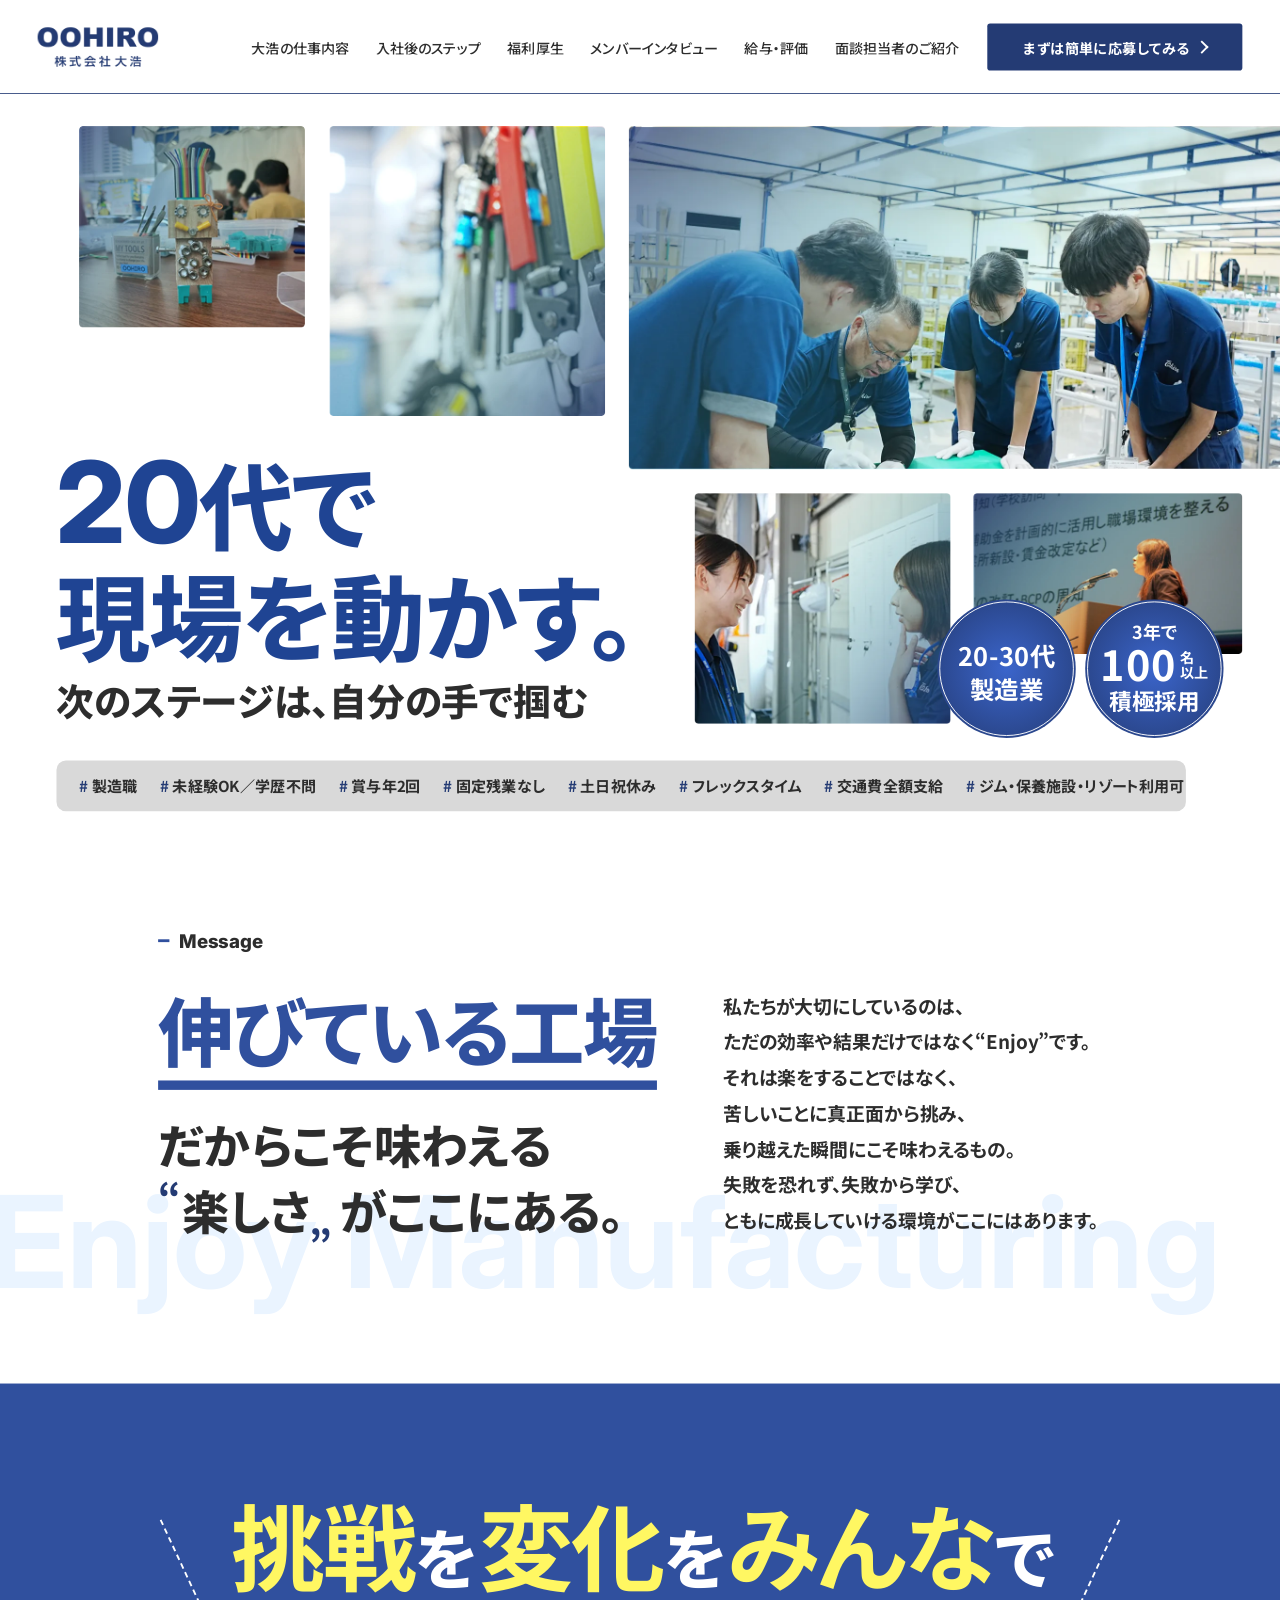
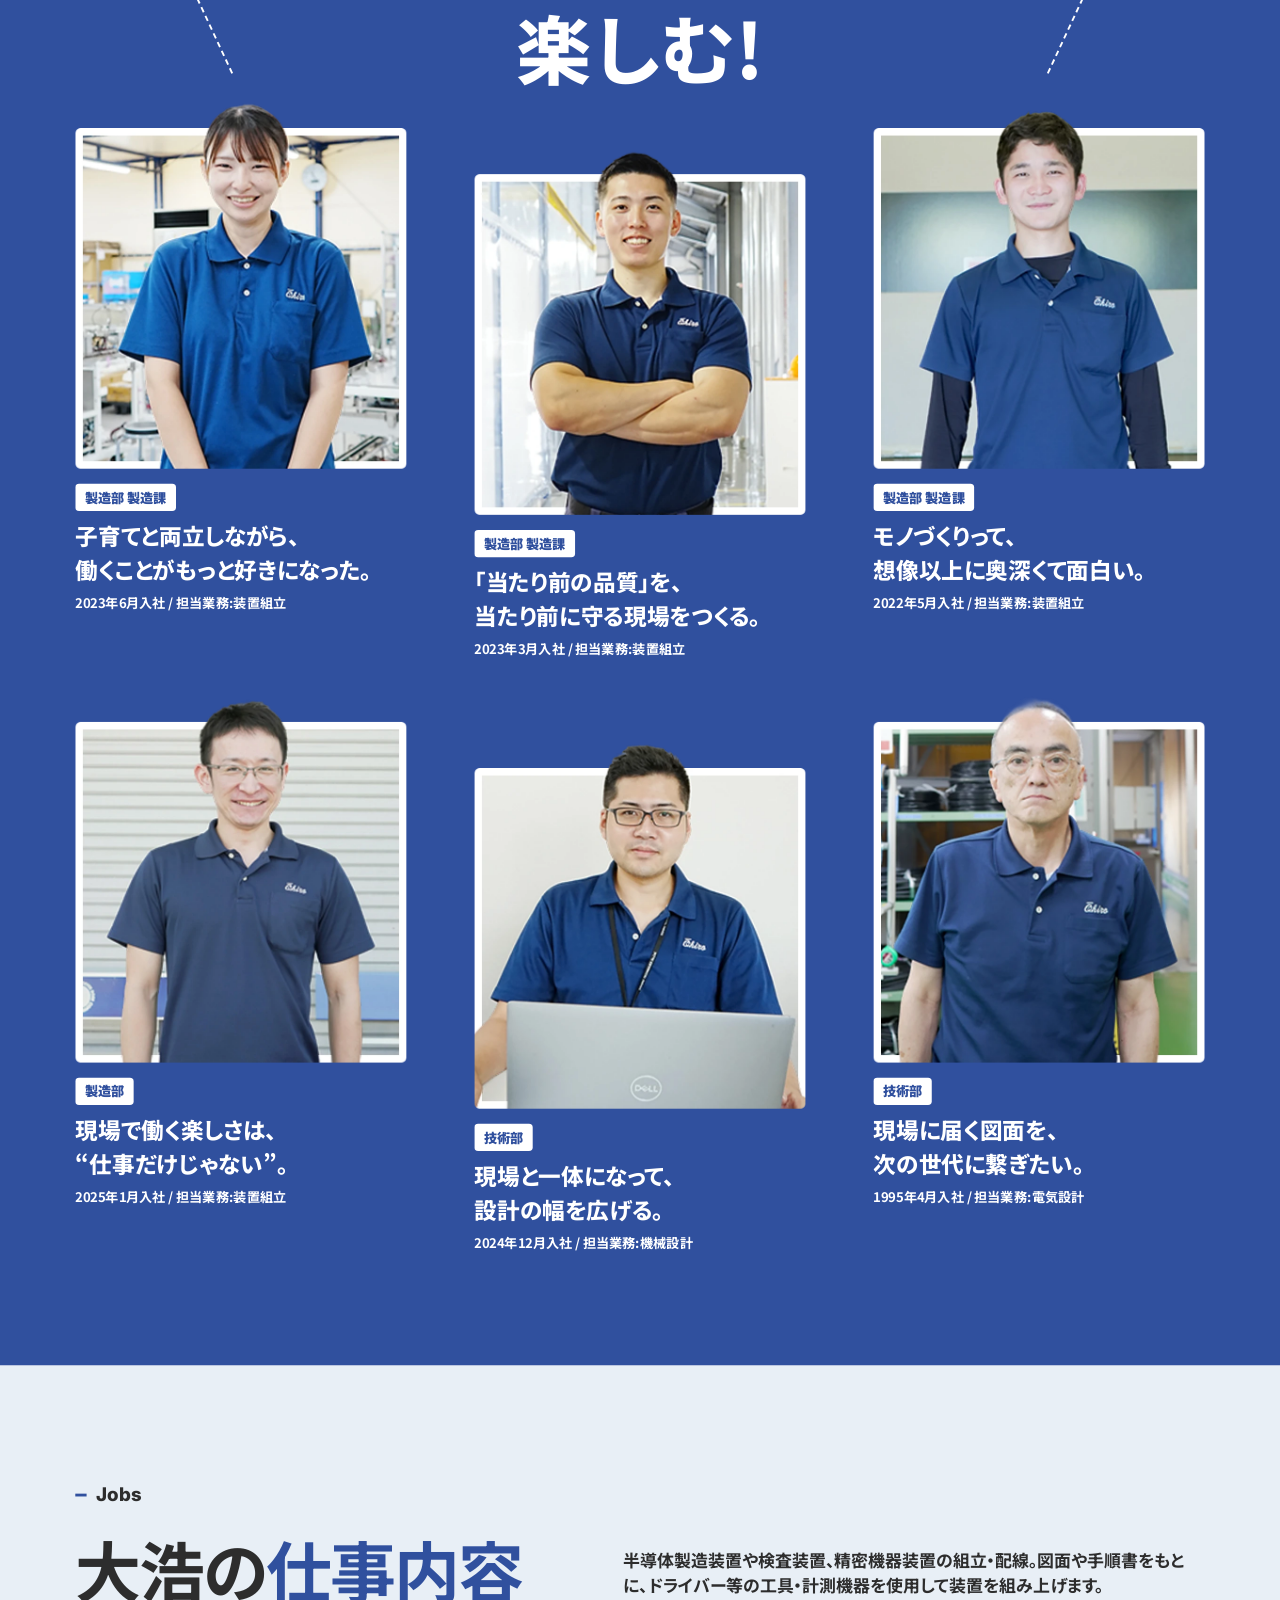
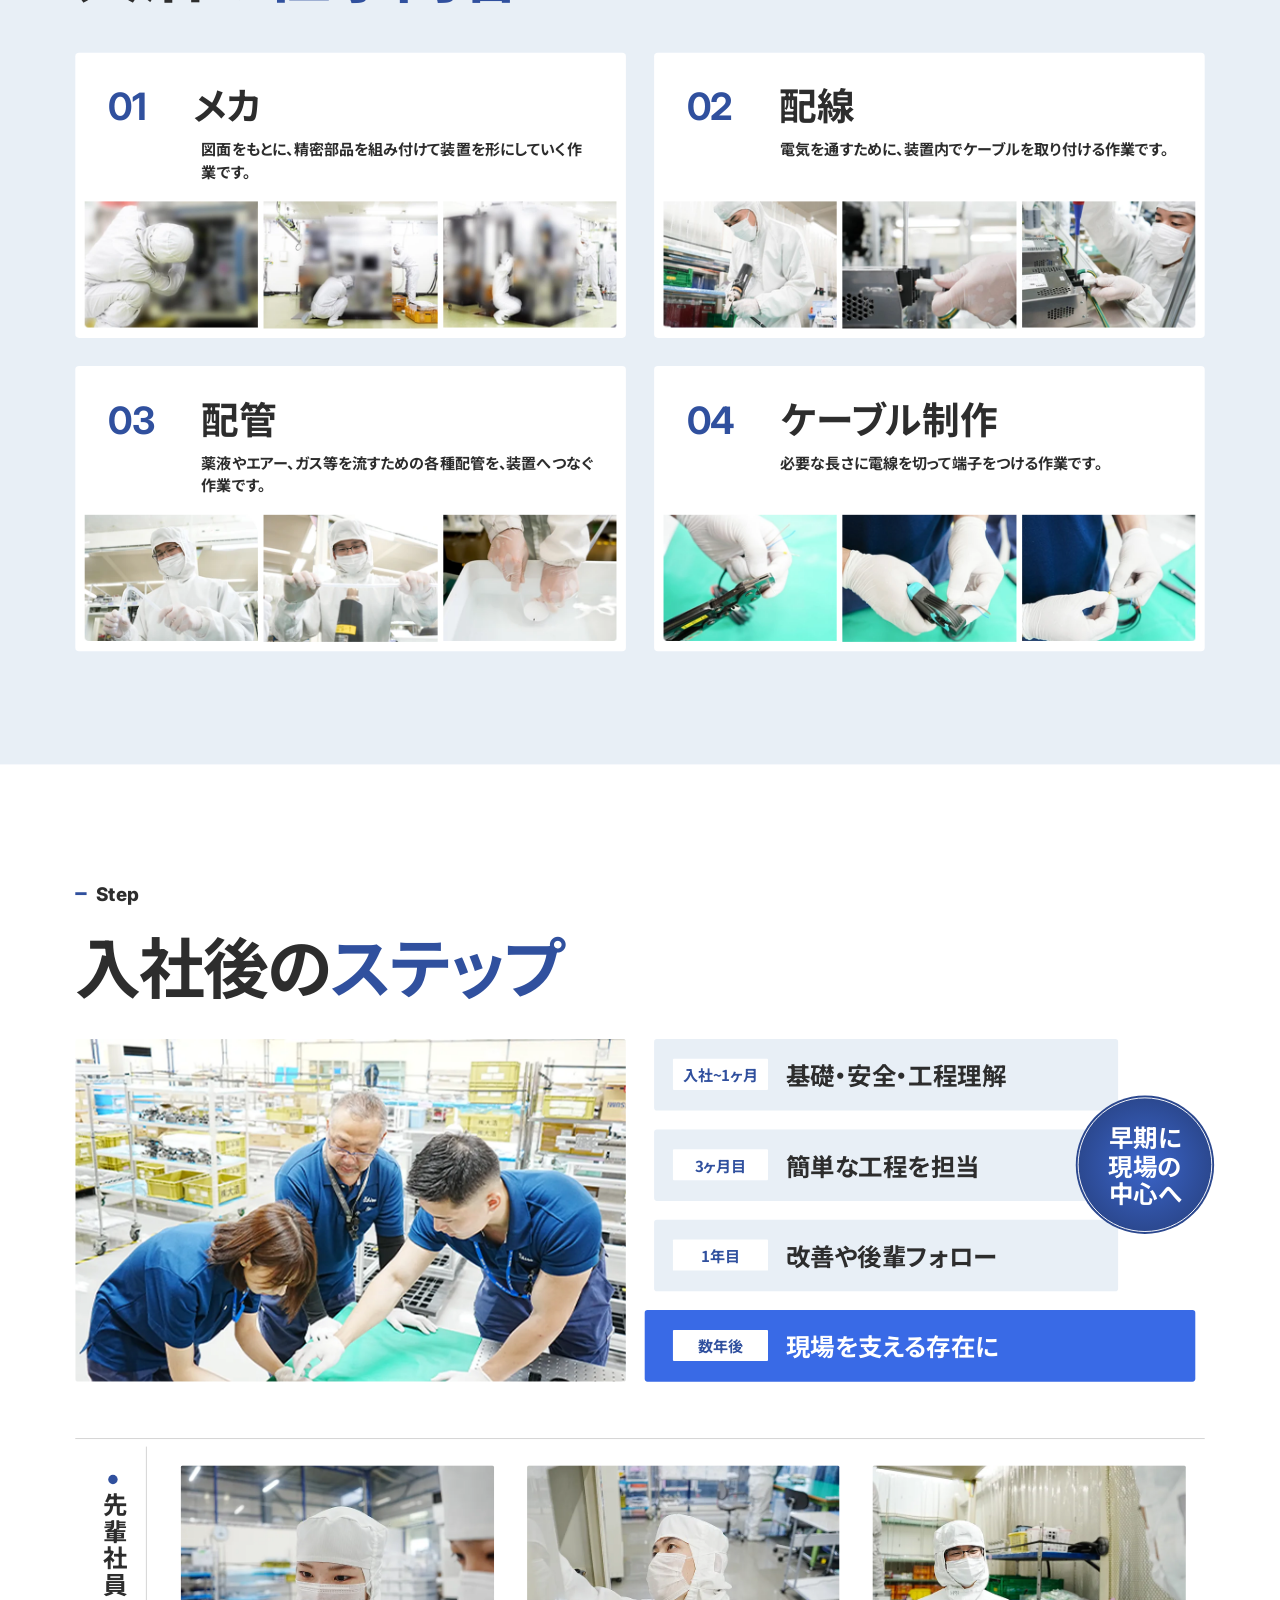
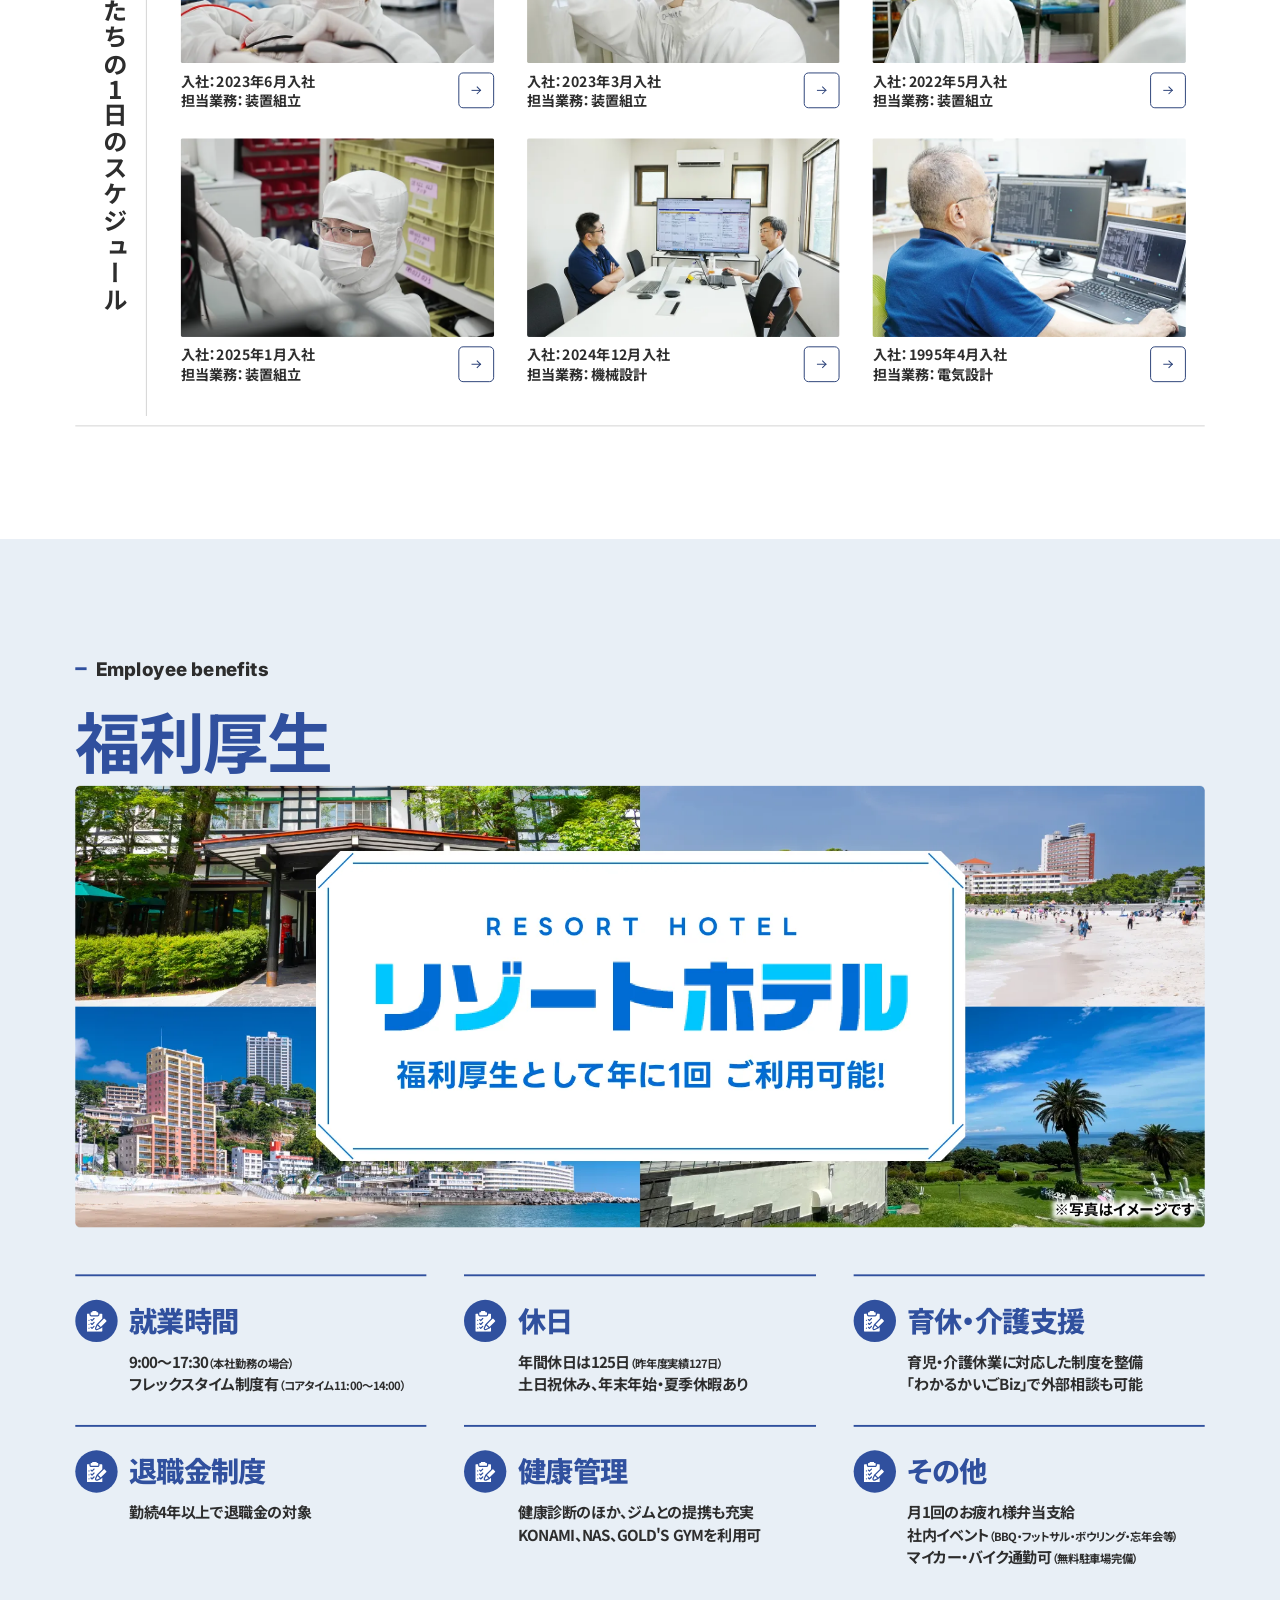
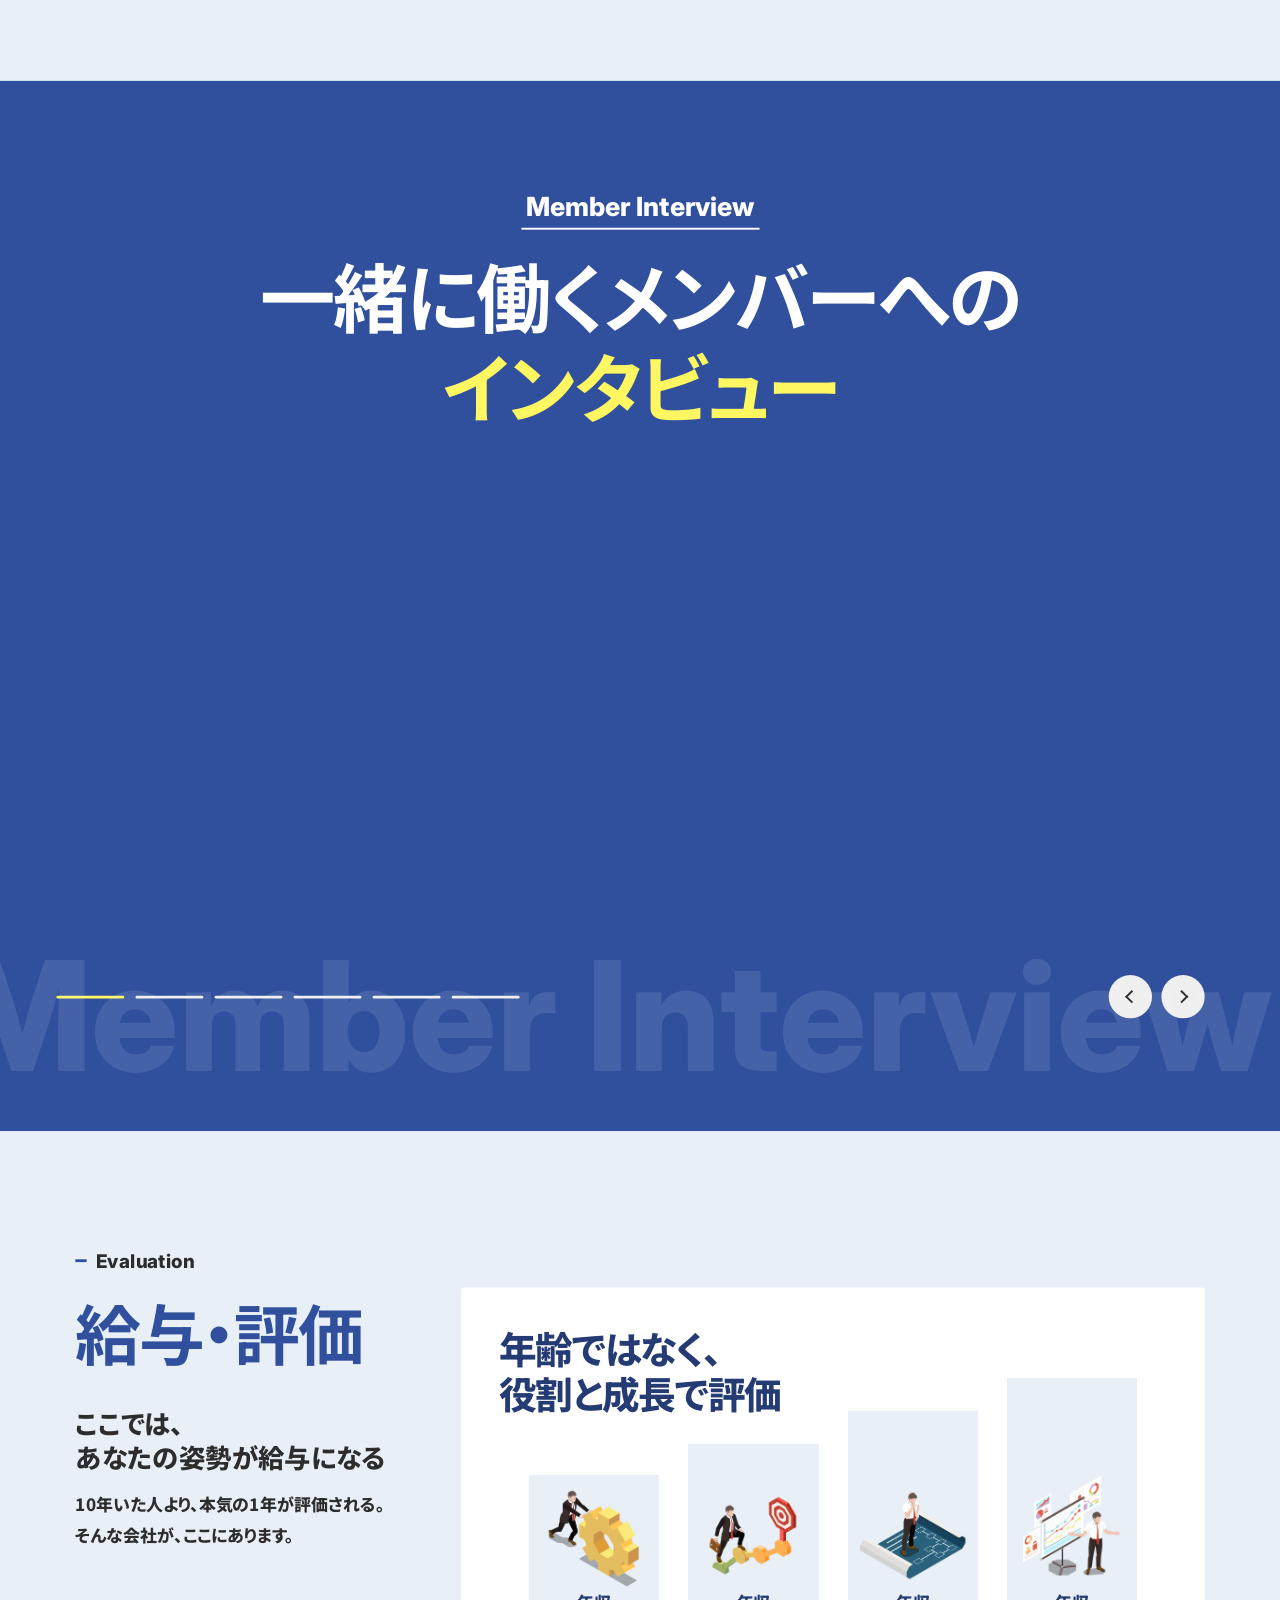
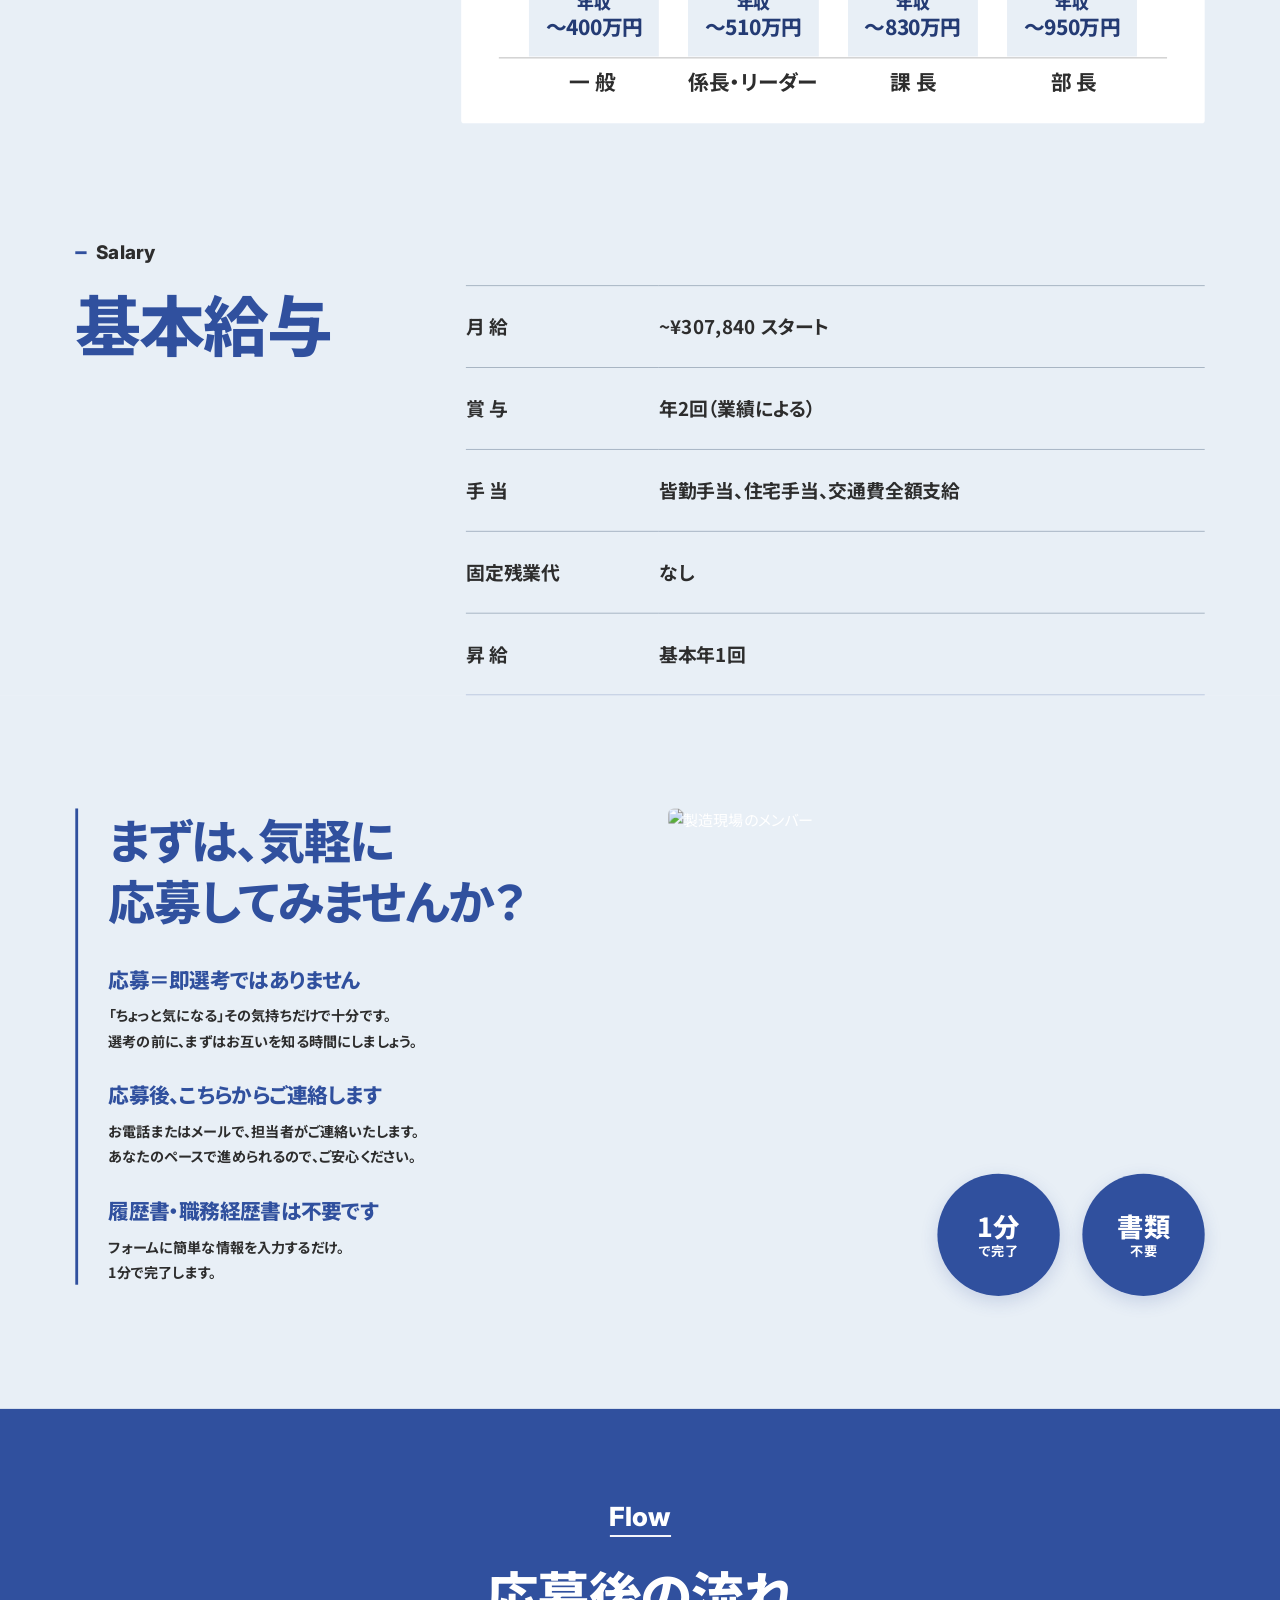
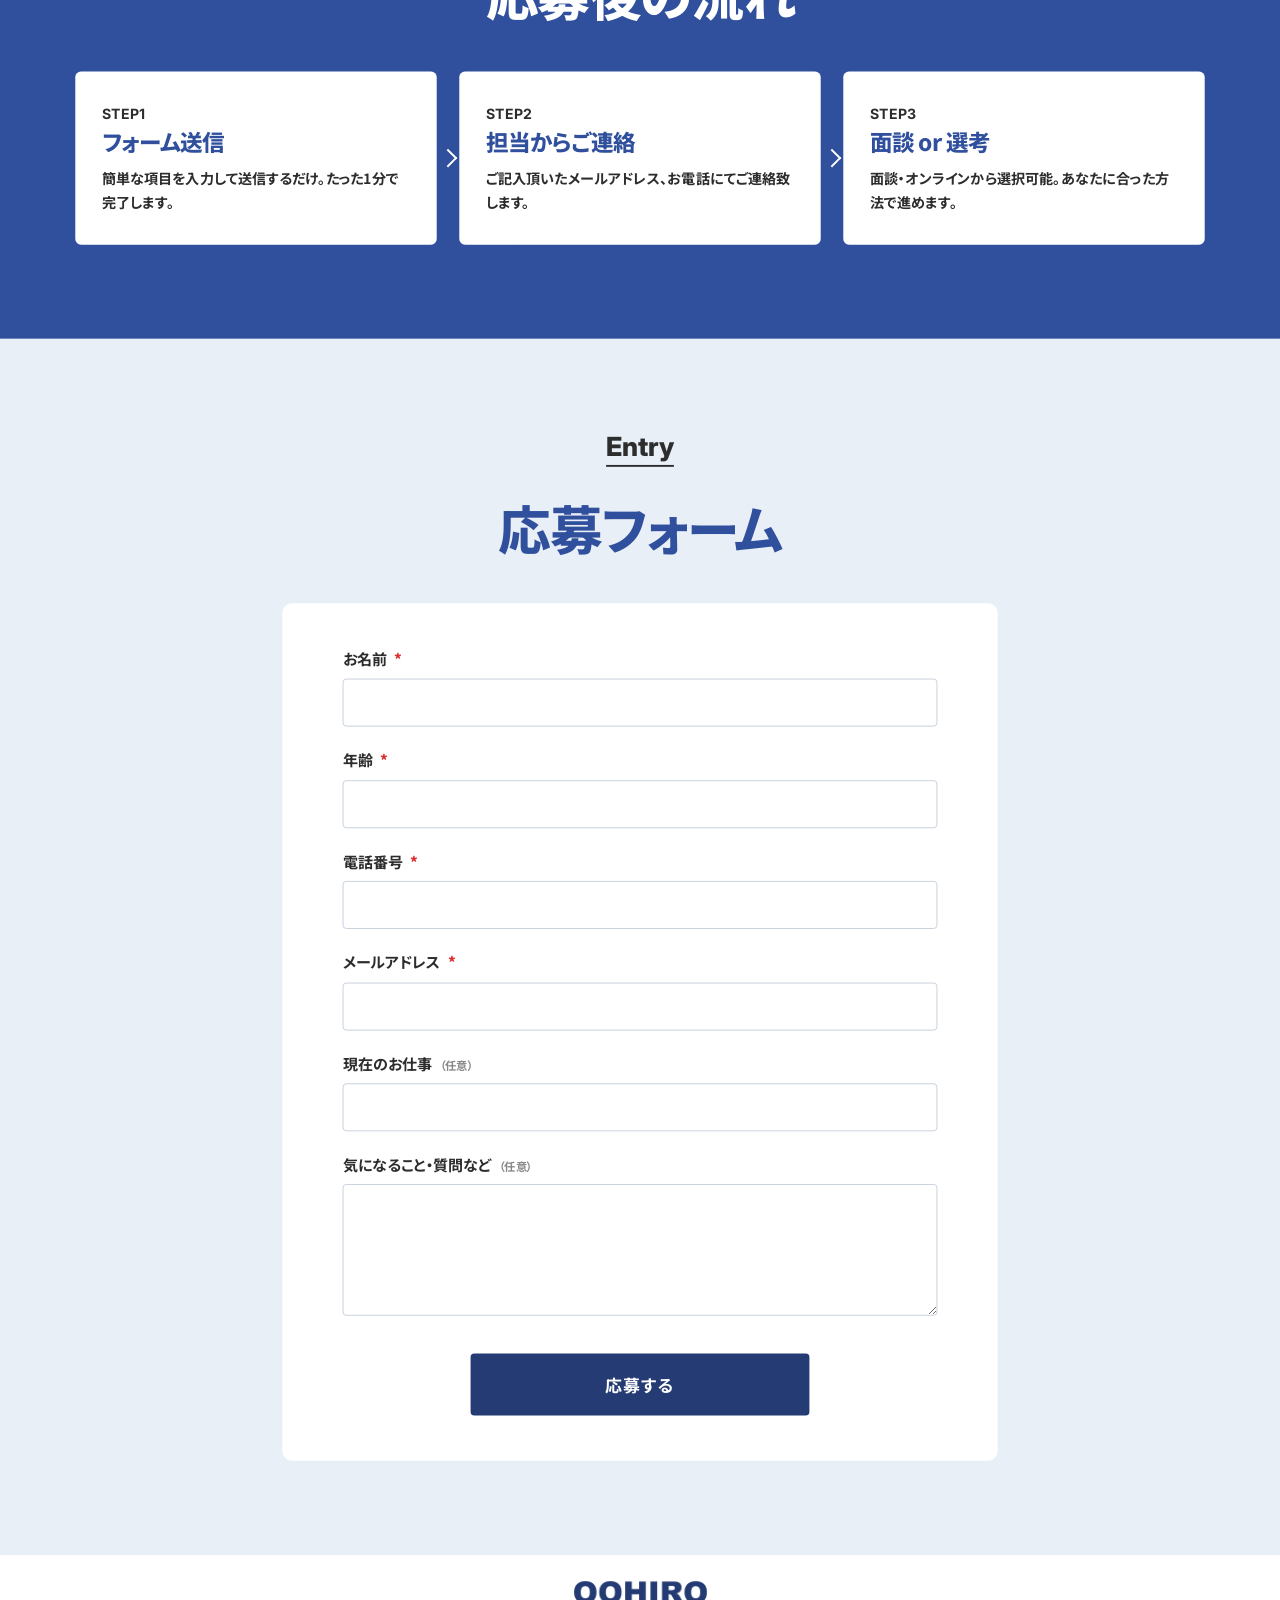
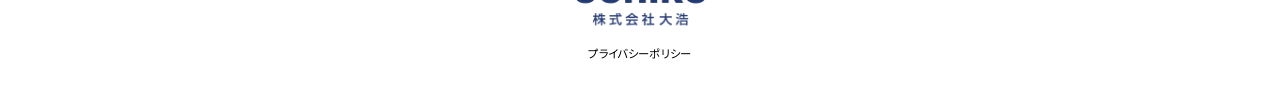
==== commit 715ffc03: "GAS→EmailJS置き換え、gasディレクトリ削除" ====
--- a/index.html
+++ b/index.html
@@ -38,6 +38,7 @@
   <link rel="stylesheet" href="./css/style.css">
 
   <!-- js -->
+  <script src="https://cdn.jsdelivr.net/npm/@emailjs/browser@4/dist/email.min.js"></script>
   <script src="./js/main.js" defer></script>
   <script src="https://cdn.jsdelivr.net/npm/swiper@11/swiper-bundle.min.js" defer></script>
   <script src="./js/swiper.js" defer></script>
